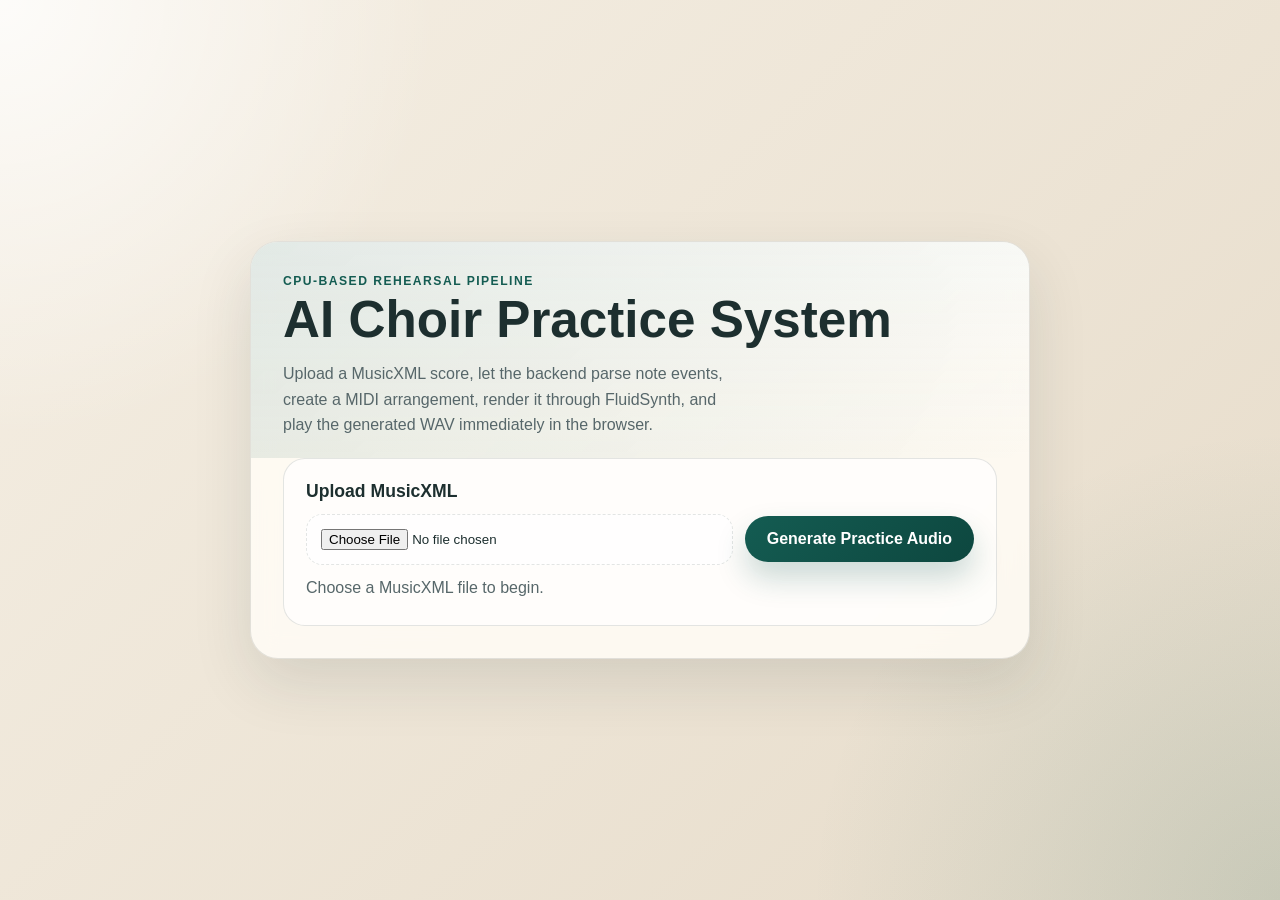
==== frontend/index.html @ 8318d1ba "Initial commit: AI Choir Practice System MVP" ====
<!DOCTYPE html>
<html lang="en">
<head>
    <meta charset="UTF-8" />
    <meta name="viewport" content="width=device-width, initial-scale=1.0" />
    <title>AI Choir Practice System</title>
    <style>
        :root {
            color-scheme: light;
            --bg: #f5efe4;
            --bg-accent: #e6dbc9;
            --card: rgba(255, 252, 245, 0.88);
            --ink: #1d2f2f;
            --muted: #57676a;
            --line: rgba(29, 47, 47, 0.12);
            --primary: #145c52;
            --primary-strong: #0d473f;
            --error: #8f2d1e;
            --shadow: 0 24px 60px rgba(29, 47, 47, 0.12);
        }

        * {
            box-sizing: border-box;
        }

        body {
            margin: 0;
            min-height: 100vh;
            font-family: "Trebuchet MS", "Gill Sans", sans-serif;
            color: var(--ink);
            background:
                radial-gradient(circle at top left, rgba(255, 255, 255, 0.8), transparent 28%),
                radial-gradient(circle at bottom right, rgba(20, 92, 82, 0.14), transparent 30%),
                linear-gradient(135deg, var(--bg), var(--bg-accent));
            display: grid;
            place-items: center;
            padding: 24px;
        }

        .app-shell {
            width: min(780px, 100%);
            background: var(--card);
            border: 1px solid var(--line);
            border-radius: 28px;
            box-shadow: var(--shadow);
            overflow: hidden;
            backdrop-filter: blur(12px);
        }

        .hero {
            padding: 32px 32px 20px;
            background:
                linear-gradient(135deg, rgba(20, 92, 82, 0.12), rgba(255, 255, 255, 0)),
                linear-gradient(180deg, rgba(255, 255, 255, 0.6), rgba(255, 255, 255, 0));
        }

        .eyebrow {
            margin: 0 0 8px;
            text-transform: uppercase;
            letter-spacing: 0.12em;
            font-size: 0.76rem;
            color: var(--primary);
            font-weight: 700;
        }

        h1 {
            margin: 0;
            font-size: clamp(2rem, 4vw, 3.3rem);
            line-height: 0.95;
        }

        .subtitle {
            margin: 16px 0 0;
            max-width: 52ch;
            color: var(--muted);
            line-height: 1.6;
        }

        .content {
            padding: 0 32px 32px;
            display: grid;
            gap: 20px;
        }

        .panel {
            background: rgba(255, 255, 255, 0.68);
            border: 1px solid var(--line);
            border-radius: 22px;
            padding: 22px;
        }

        .panel h2 {
            margin: 0 0 12px;
            font-size: 1.1rem;
        }

        .controls {
            display: grid;
            gap: 14px;
        }

        .upload-row {
            display: flex;
            flex-wrap: wrap;
            gap: 12px;
            align-items: center;
        }

        input[type="file"] {
            flex: 1 1 280px;
            border: 1px dashed var(--line);
            border-radius: 16px;
            padding: 14px;
            background: rgba(255, 255, 255, 0.75);
        }

        button {
            border: 0;
            border-radius: 999px;
            padding: 14px 22px;
            background: linear-gradient(135deg, var(--primary), var(--primary-strong));
            color: white;
            font-size: 1rem;
            font-weight: 700;
            cursor: pointer;
            transition: transform 160ms ease, box-shadow 160ms ease;
            box-shadow: 0 16px 30px rgba(20, 92, 82, 0.22);
        }

        button:hover:not(:disabled) {
            transform: translateY(-1px);
        }

        button:disabled {
            opacity: 0.7;
            cursor: progress;
        }

        .status {
            min-height: 24px;
            margin: 0;
            color: var(--muted);
        }

        .status.error {
            color: var(--error);
        }

        .result {
            display: none;
            gap: 14px;
        }

        .result.visible {
            display: grid;
        }

        audio {
            width: 100%;
        }

        .details {
            display: grid;
            gap: 8px;
            color: var(--muted);
            font-size: 0.95rem;
        }

        code {
            font-family: Consolas, "Courier New", monospace;
            color: var(--primary-strong);
        }

        .summary {
            margin: 0;
            color: var(--muted);
            line-height: 1.6;
        }

        @media (max-width: 640px) {
            .hero,
            .content {
                padding-left: 20px;
                padding-right: 20px;
            }
        }
    </style>
</head>
<body>
    <main class="app-shell">
        <section class="hero">
            <p class="eyebrow">CPU-based rehearsal pipeline</p>
            <h1>AI Choir Practice System</h1>
            <p class="subtitle">
                Upload a MusicXML score, let the backend parse note events, create a MIDI arrangement,
                render it through FluidSynth, and play the generated WAV immediately in the browser.
            </p>
        </section>

        <section class="content">
            <section class="panel">
                <h2>Upload MusicXML</h2>
                <form id="upload-form" class="controls">
                    <div class="upload-row">
                        <input id="music-file" type="file" accept=".musicxml,.xml,.mxl" required />
                        <button id="upload-button" type="submit">Generate Practice Audio</button>
                    </div>
                    <p id="status" class="status">Choose a MusicXML file to begin.</p>
                </form>
            </section>

            <section id="result" class="panel result">
                <h2>Generated Audio</h2>
                <audio id="audio-player" controls preload="metadata"></audio>
                <div class="details">
                    <div>WAV file: <code id="wav-path"></code></div>
                    <div>MIDI file: <code id="midi-path"></code></div>
                    <div id="summary" class="summary"></div>
                </div>
            </section>
        </section>
    </main>

    <script>
        const form = document.getElementById("upload-form");
        const fileInput = document.getElementById("music-file");
        const uploadButton = document.getElementById("upload-button");
        const status = document.getElementById("status");
        const result = document.getElementById("result");
        const audioPlayer = document.getElementById("audio-player");
        const wavPath = document.getElementById("wav-path");
        const midiPath = document.getElementById("midi-path");
        const summary = document.getElementById("summary");

        const setStatus = (message, isError = false) => {
            status.textContent = message;
            status.classList.toggle("error", isError);
        };

        form.addEventListener("submit", async (event) => {
            event.preventDefault();

            const file = fileInput.files?.[0];
            if (!file) {
                setStatus("Please choose a MusicXML file first.", true);
                return;
            }

            uploadButton.disabled = true;
            setStatus("Uploading, parsing, and rendering audio...");
            result.classList.remove("visible");

            const formData = new FormData();
            formData.append("file", file);

            try {
                const response = await fetch("/upload-music", {
                    method: "POST",
                    body: formData,
                });

                const payload = await response.json();
                if (!response.ok) {
                    throw new Error(payload.detail || "Upload failed.");
                }

                const partCount = payload.parsed_score.parts.length;
                const noteCount = payload.parsed_score.parts.reduce((total, part) => {
                    return total + part.notes.filter((note) => !note.is_rest).length;
                }, 0);

                audioPlayer.src = `${payload.audio_url}?t=${Date.now()}`;
                wavPath.textContent = payload.wav_file_path;
                midiPath.textContent = payload.midi_file_path;
                summary.textContent = `Rendered ${noteCount} note events across ${partCount} part${partCount === 1 ? "" : "s"} at ${payload.parsed_score.tempo_bpm} BPM.`;
                result.classList.add("visible");
                setStatus("Audio generated successfully.");
            } catch (error) {
                setStatus(error.message || "Something went wrong while generating audio.", true);
            } finally {
                uploadButton.disabled = false;
            }
        });
    </script>
</body>
</html>
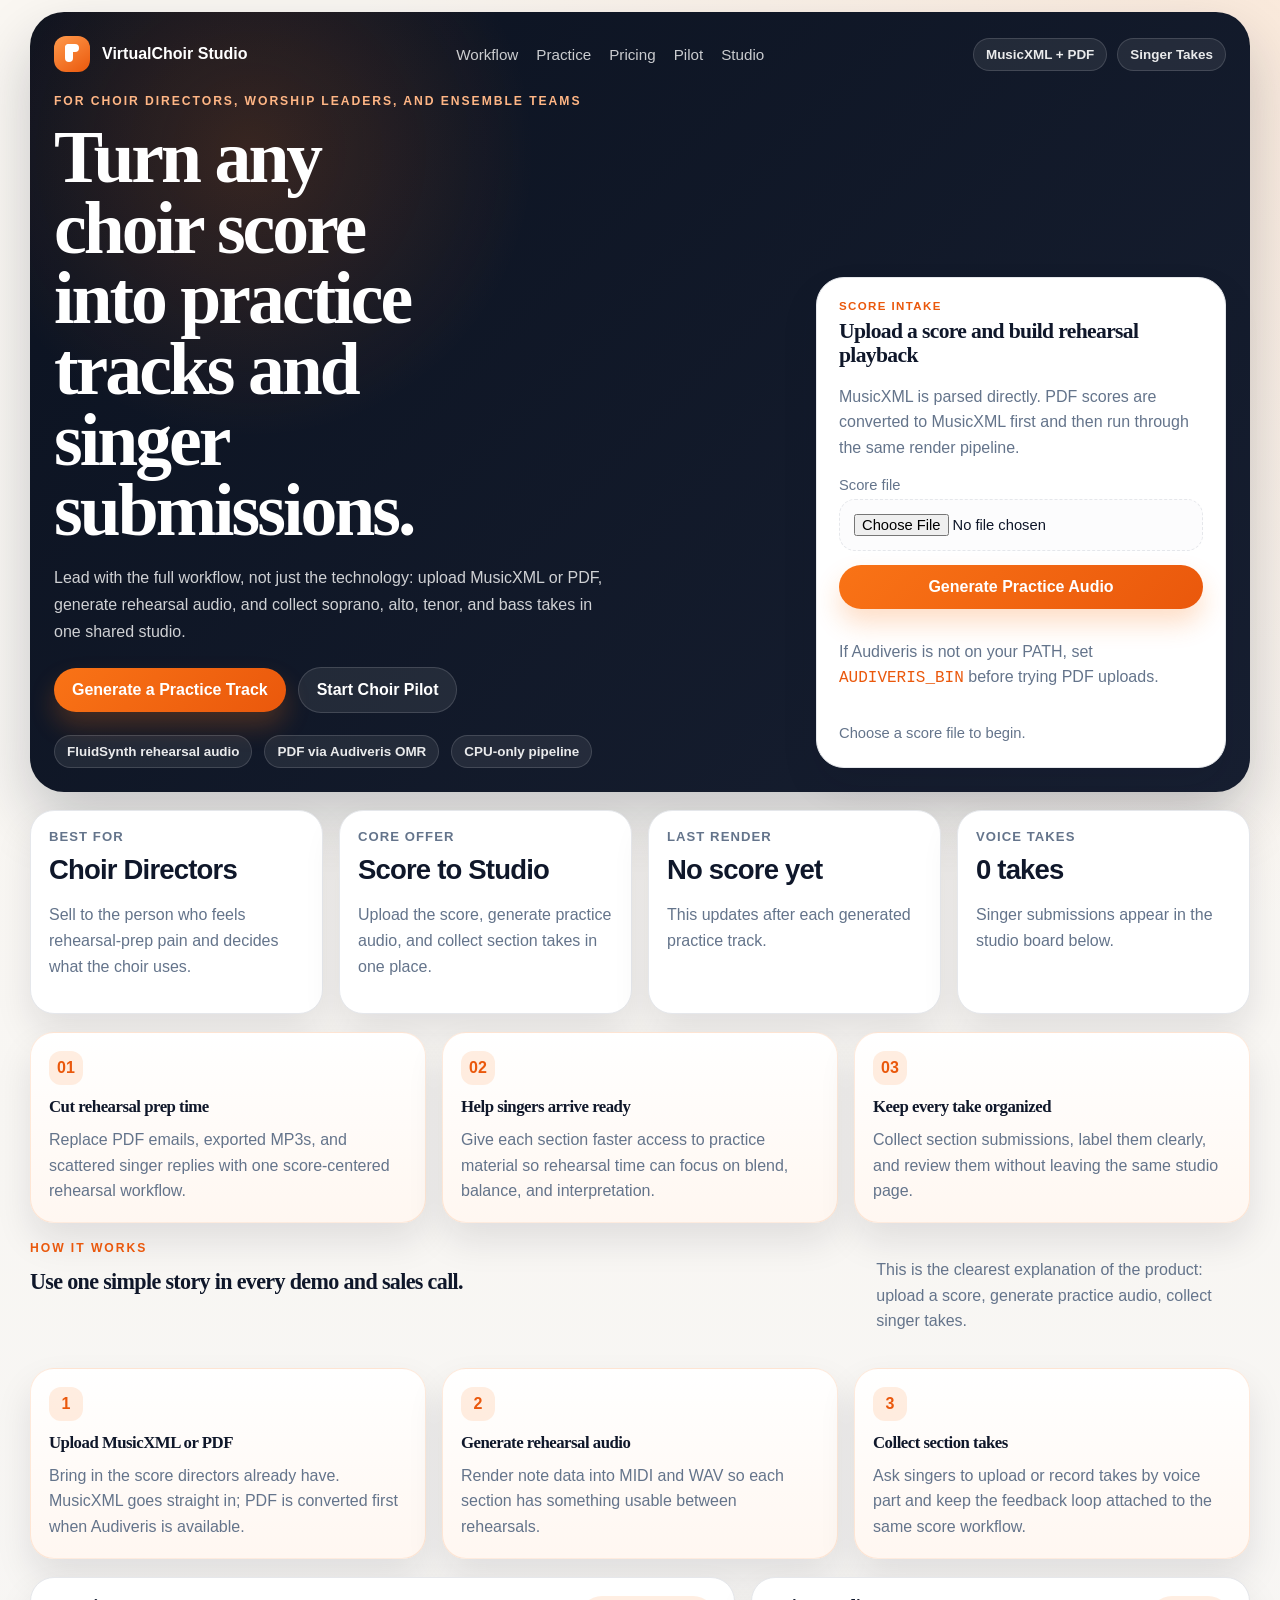
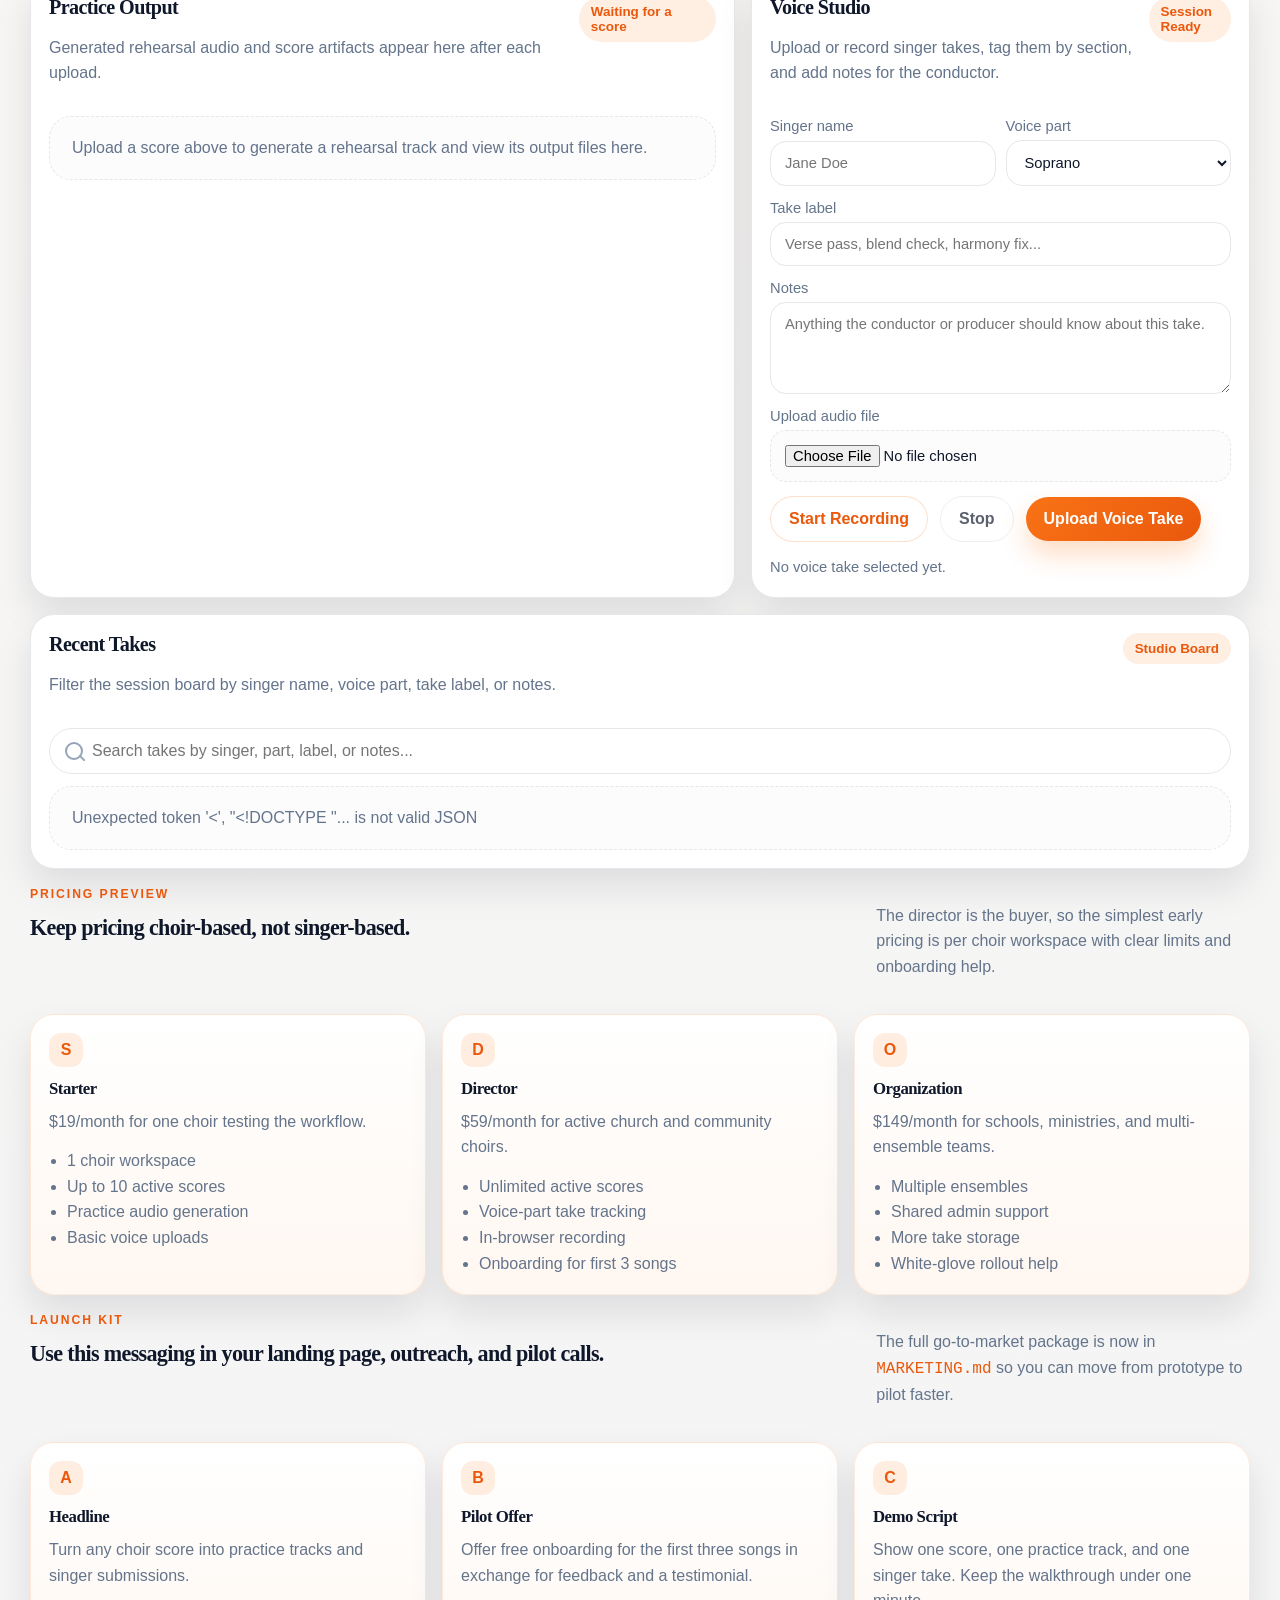
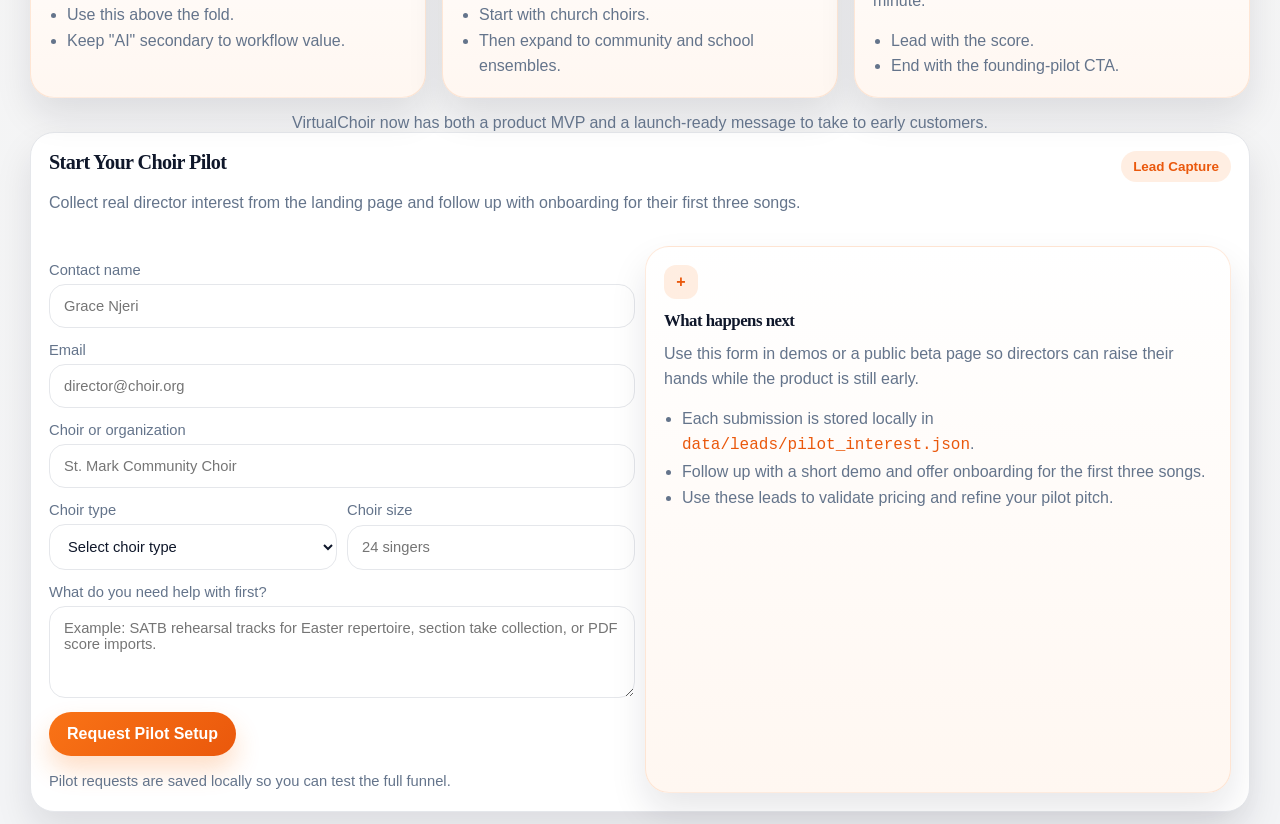
==== commit 0773437f: "Expand virtual choir studio workflow and pilot signup" ====
--- a/frontend/index.html
+++ b/frontend/index.html
@@ -1,286 +1,218 @@
 <!DOCTYPE html>
 <html lang="en">
 <head>
-    <meta charset="UTF-8" />
-    <meta name="viewport" content="width=device-width, initial-scale=1.0" />
-    <title>AI Choir Practice System</title>
-    <style>
-        :root {
-            color-scheme: light;
-            --bg: #f5efe4;
-            --bg-accent: #e6dbc9;
-            --card: rgba(255, 252, 245, 0.88);
-            --ink: #1d2f2f;
-            --muted: #57676a;
-            --line: rgba(29, 47, 47, 0.12);
-            --primary: #145c52;
-            --primary-strong: #0d473f;
-            --error: #8f2d1e;
-            --shadow: 0 24px 60px rgba(29, 47, 47, 0.12);
-        }
-
-        * {
-            box-sizing: border-box;
-        }
-
-        body {
-            margin: 0;
-            min-height: 100vh;
-            font-family: "Trebuchet MS", "Gill Sans", sans-serif;
-            color: var(--ink);
-            background:
-                radial-gradient(circle at top left, rgba(255, 255, 255, 0.8), transparent 28%),
-                radial-gradient(circle at bottom right, rgba(20, 92, 82, 0.14), transparent 30%),
-                linear-gradient(135deg, var(--bg), var(--bg-accent));
-            display: grid;
-            place-items: center;
-            padding: 24px;
-        }
-
-        .app-shell {
-            width: min(780px, 100%);
-            background: var(--card);
-            border: 1px solid var(--line);
-            border-radius: 28px;
-            box-shadow: var(--shadow);
-            overflow: hidden;
-            backdrop-filter: blur(12px);
-        }
-
-        .hero {
-            padding: 32px 32px 20px;
-            background:
-                linear-gradient(135deg, rgba(20, 92, 82, 0.12), rgba(255, 255, 255, 0)),
-                linear-gradient(180deg, rgba(255, 255, 255, 0.6), rgba(255, 255, 255, 0));
-        }
-
-        .eyebrow {
-            margin: 0 0 8px;
-            text-transform: uppercase;
-            letter-spacing: 0.12em;
-            font-size: 0.76rem;
-            color: var(--primary);
-            font-weight: 700;
-        }
-
-        h1 {
-            margin: 0;
-            font-size: clamp(2rem, 4vw, 3.3rem);
-            line-height: 0.95;
-        }
-
-        .subtitle {
-            margin: 16px 0 0;
-            max-width: 52ch;
-            color: var(--muted);
-            line-height: 1.6;
-        }
-
-        .content {
-            padding: 0 32px 32px;
-            display: grid;
-            gap: 20px;
-        }
-
-        .panel {
-            background: rgba(255, 255, 255, 0.68);
-            border: 1px solid var(--line);
-            border-radius: 22px;
-            padding: 22px;
-        }
-
-        .panel h2 {
-            margin: 0 0 12px;
-            font-size: 1.1rem;
-        }
-
-        .controls {
-            display: grid;
-            gap: 14px;
-        }
-
-        .upload-row {
-            display: flex;
-            flex-wrap: wrap;
-            gap: 12px;
-            align-items: center;
-        }
-
-        input[type="file"] {
-            flex: 1 1 280px;
-            border: 1px dashed var(--line);
-            border-radius: 16px;
-            padding: 14px;
-            background: rgba(255, 255, 255, 0.75);
-        }
-
-        button {
-            border: 0;
-            border-radius: 999px;
-            padding: 14px 22px;
-            background: linear-gradient(135deg, var(--primary), var(--primary-strong));
-            color: white;
-            font-size: 1rem;
-            font-weight: 700;
-            cursor: pointer;
-            transition: transform 160ms ease, box-shadow 160ms ease;
-            box-shadow: 0 16px 30px rgba(20, 92, 82, 0.22);
-        }
-
-        button:hover:not(:disabled) {
-            transform: translateY(-1px);
-        }
-
-        button:disabled {
-            opacity: 0.7;
-            cursor: progress;
-        }
-
-        .status {
-            min-height: 24px;
-            margin: 0;
-            color: var(--muted);
-        }
-
-        .status.error {
-            color: var(--error);
-        }
-
-        .result {
-            display: none;
-            gap: 14px;
-        }
-
-        .result.visible {
-            display: grid;
-        }
-
-        audio {
-            width: 100%;
-        }
-
-        .details {
-            display: grid;
-            gap: 8px;
-            color: var(--muted);
-            font-size: 0.95rem;
-        }
-
-        code {
-            font-family: Consolas, "Courier New", monospace;
-            color: var(--primary-strong);
-        }
-
-        .summary {
-            margin: 0;
-            color: var(--muted);
-            line-height: 1.6;
-        }
-
-        @media (max-width: 640px) {
-            .hero,
-            .content {
-                padding-left: 20px;
-                padding-right: 20px;
-            }
-        }
-    </style>
+  <meta charset="UTF-8" />
+  <meta name="viewport" content="width=device-width, initial-scale=1.0" />
+  <title>Virtual Choir Studio</title>
+  <style>
+    :root{--bg:#f3f4f6;--card:#fff;--line:#e5e7eb;--text:#0f172a;--muted:#64748b;--dark:#0b1220;--dark2:#171f31;--accent:#f97316;--accent2:#ea580c;--accentSoft:rgba(249,115,22,.12);--warn:#a16207;--error:#b42318;--shadow:0 18px 36px rgba(15,23,42,.10);--heroShadow:0 28px 60px rgba(15,23,42,.22)}
+    *{box-sizing:border-box} html{scroll-behavior:smooth} body{margin:0;min-height:100vh;font-family:"Avenir Next","Trebuchet MS","Segoe UI",Arial,sans-serif;color:var(--text);background:radial-gradient(circle at top right,rgba(249,115,22,.10),transparent 22%),linear-gradient(180deg,#faf7f2,var(--bg))}
+    a{text-decoration:none;color:inherit} code{font-family:Consolas,"Courier New",monospace;color:var(--accent2);word-break:break-word}
+    h1,h2,h3{font-family:"Palatino Linotype",Georgia,serif;letter-spacing:-.03em}
+    .page{width:min(1220px,calc(100% - 24px));margin:12px auto}
+    .hero{background:radial-gradient(circle at 18% 18%,rgba(249,115,22,.18),transparent 24%),linear-gradient(135deg,var(--dark),var(--dark2));color:#fff;border-radius:34px;padding:24px;box-shadow:var(--heroShadow)}
+    .topbar,.heroGrid,.stats,.cards,.main{display:grid;gap:16px}
+    .topbar{grid-template-columns:auto 1fr auto;align-items:center}
+    .brand{display:flex;align-items:center;gap:12px;font-weight:800}.mark{width:36px;height:36px;border-radius:12px;background:linear-gradient(145deg,#ff9a4c,var(--accent2));position:relative}.mark:before,.mark:after{content:"";position:absolute;background:#fff;border-radius:999px}.mark:before{width:8px;height:18px;left:11px;top:8px}.mark:after{width:14px;height:8px;left:11px;top:8px}
+    .nav{display:flex;gap:18px;justify-self:center;color:rgba(255,255,255,.78);font-size:.95rem}.nav a:hover{color:#fff}
+    .pills{display:flex;gap:10px;flex-wrap:wrap;justify-self:end}.pill,.badge{display:inline-flex;align-items:center;padding:8px 12px;border-radius:999px;font-size:.84rem;font-weight:700}
+    .pill{border:1px solid rgba(255,255,255,.14);background:rgba(255,255,255,.08);color:rgba(255,255,255,.9)}
+    .heroGrid{grid-template-columns:minmax(0,1.15fr) minmax(320px,410px);align-items:end;margin-top:22px}
+    .eyebrow{margin:0 0 14px;text-transform:uppercase;letter-spacing:.16em;font-size:.76rem;font-weight:800;color:#ffb685}
+    h1{margin:0;max-width:10ch;font-size:clamp(2.6rem,6vw,4.6rem);line-height:.96;letter-spacing:-.04em}.heroText{margin:18px 0 0;max-width:62ch;color:rgba(255,255,255,.80);line-height:1.7}
+    .heroActions,.heroChips,.row,.toolbar{display:flex;gap:12px;flex-wrap:wrap;align-items:center}.heroActions,.heroChips{margin-top:22px}
+    .btn,button{border:0;border-radius:999px;padding:13px 18px;font:inherit;font-weight:800;cursor:pointer;transition:transform .15s ease,opacity .15s ease}.btn:hover,button:hover:not(:disabled){transform:translateY(-1px)}
+    .btnPrimary,button{background:linear-gradient(135deg,var(--accent),var(--accent2));color:#fff;box-shadow:0 14px 26px rgba(249,115,22,.24)} .btnGhost{background:rgba(255,255,255,.08);border:1px solid rgba(255,255,255,.14);color:#fff}
+    .heroCard,.surface,.stat,.mini{background:var(--card);border:1px solid var(--line);box-shadow:var(--shadow)}
+    .heroCard{color:var(--text);border-radius:28px;padding:22px}.kicker{margin:0 0 8px;color:var(--accent2);text-transform:uppercase;letter-spacing:.12em;font-size:.72rem;font-weight:800}.cardTitle{margin:0;font-size:1.35rem;line-height:1.1}.cardText,.copy,.summary,.takeMeta,.hint,.status{color:var(--muted);line-height:1.6}
+    .stack{display:grid;gap:14px;margin-top:16px}.field{display:grid;gap:6px;font-size:.92rem;color:var(--muted)}
+    input,select,textarea{width:100%;border:1px solid var(--line);border-radius:16px;padding:13px 14px;background:#fff;color:var(--text);font:inherit} input[type=file]{border-style:dashed;background:#fcfcfd;padding:14px} textarea{min-height:92px;resize:vertical}
+    button.secondary{background:#fff;color:var(--accent2);border:1px solid rgba(249,115,22,.22);box-shadow:none} button.ghost{background:transparent;color:var(--text);border:1px solid var(--line);box-shadow:none} button:disabled{opacity:.68;cursor:progress;transform:none}
+    .status{min-height:22px;margin:0;font-size:.92rem}.status.error{color:var(--error)}
+    .stats{grid-template-columns:repeat(4,minmax(0,1fr));margin-top:18px}.stat,.mini,.surface{border-radius:24px;padding:18px}.statLabel{margin:0;color:var(--muted);text-transform:uppercase;letter-spacing:.08em;font-size:.82rem;font-weight:800}.statValue{margin:10px 0 0;font-size:1.72rem;font-weight:800;letter-spacing:-.03em}
+    .section{margin-top:18px}.sectionHead{display:flex;justify-content:space-between;gap:14px;align-items:flex-start;margin:0 0 12px}.sectionHead h2{margin:0;font-size:1.38rem}.sectionHead .copy{max-width:42ch}
+    .cards{grid-template-columns:repeat(3,minmax(0,1fr));margin-top:18px}.mini{background:linear-gradient(180deg,#fff,#fff7f1);border-color:rgba(249,115,22,.14)} .miniNum{display:inline-flex;align-items:center;justify-content:center;width:34px;height:34px;border-radius:12px;background:var(--accentSoft);color:var(--accent2);font-weight:800;margin-bottom:12px}.mini h3{margin:0;font-size:1.05rem}.mini p{margin:10px 0 0;color:var(--muted);line-height:1.6}.planList,.kitList{margin:14px 0 0;padding-left:18px;color:var(--muted);line-height:1.6}.footerNote{margin:16px 0 0;color:var(--muted);text-align:center}
+    .main{grid-template-columns:repeat(12,minmax(0,1fr));margin-top:18px}.span7{grid-column:span 7}.span5{grid-column:span 5}.span12{grid-column:span 12}
+    .surfaceHead{display:flex;justify-content:space-between;gap:14px;align-items:flex-start;margin-bottom:14px}.surface h2{margin:0;font-size:1.26rem}.badge{background:var(--accentSoft);color:var(--accent2)}
+    .audioShell{background:#101826;color:#fff;border-radius:22px;padding:18px;margin-bottom:16px} audio{width:100%} .details,.twoCol,.takes{display:grid;gap:10px}.twoCol{grid-template-columns:repeat(2,minmax(0,1fr))}.details{margin-top:8px}.warningList{margin:14px 0 0;padding-left:18px;color:var(--warn)} .result[hidden]{display:none}
+    .search{position:relative;flex:1 1 280px}.search input{padding-left:42px;border-radius:999px}.search:before{content:"";position:absolute;left:16px;top:50%;width:14px;height:14px;border:2px solid #94a3b8;border-radius:50%;transform:translateY(-50%)} .search:after{content:"";position:absolute;left:29px;top:calc(50% + 6px);width:8px;height:2px;background:#94a3b8;transform:rotate(45deg);border-radius:999px}
+    .takes{grid-template-columns:repeat(2,minmax(0,1fr));margin-top:12px}.take{border:1px solid var(--line);border-radius:22px;padding:16px;background:linear-gradient(180deg,#fff,#fafaf9);display:grid;gap:10px}.takeTop{display:flex;justify-content:space-between;gap:10px}.take h3{margin:0;font-size:1rem}.empty{border:1px dashed var(--line);border-radius:22px;padding:22px;background:#fcfcfd;color:var(--muted)}
+    @media (max-width:1060px){.heroGrid,.stats,.cards,.main{grid-template-columns:1fr}.topbar{grid-template-columns:1fr}.nav,.pills{justify-self:start}.span7,.span5,.span12{grid-column:span 1}.cards{grid-template-columns:1fr}.stats{grid-template-columns:repeat(2,minmax(0,1fr))}.sectionHead{display:grid}}
+    @media (max-width:760px){.page{width:min(100% - 12px,100%);margin:6px auto}.hero{padding:18px;border-radius:28px}.stats,.twoCol,.takes{grid-template-columns:1fr}h1{max-width:none}}
+  </style>
 </head>
 <body>
-    <main class="app-shell">
-        <section class="hero">
-            <p class="eyebrow">CPU-based rehearsal pipeline</p>
-            <h1>AI Choir Practice System</h1>
-            <p class="subtitle">
-                Upload a MusicXML score, let the backend parse note events, create a MIDI arrangement,
-                render it through FluidSynth, and play the generated WAV immediately in the browser.
-            </p>
-        </section>
-
-        <section class="content">
-            <section class="panel">
-                <h2>Upload MusicXML</h2>
-                <form id="upload-form" class="controls">
-                    <div class="upload-row">
-                        <input id="music-file" type="file" accept=".musicxml,.xml,.mxl" required />
-                        <button id="upload-button" type="submit">Generate Practice Audio</button>
-                    </div>
-                    <p id="status" class="status">Choose a MusicXML file to begin.</p>
-                </form>
-            </section>
-
-            <section id="result" class="panel result">
-                <h2>Generated Audio</h2>
-                <audio id="audio-player" controls preload="metadata"></audio>
-                <div class="details">
-                    <div>WAV file: <code id="wav-path"></code></div>
-                    <div>MIDI file: <code id="midi-path"></code></div>
-                    <div id="summary" class="summary"></div>
-                </div>
-            </section>
-        </section>
+  <div class="page">
+    <section class="hero">
+      <div class="topbar">
+        <div class="brand"><span class="mark" aria-hidden="true"></span><span>VirtualChoir Studio</span></div>
+        <nav class="nav"><a href="#workflow">Workflow</a><a href="#practice-panel">Practice</a><a href="#pricing">Pricing</a><a href="#pilot-panel">Pilot</a><a href="#takes-panel">Studio</a></nav>
+        <div class="pills"><span class="pill">MusicXML + PDF</span><span class="pill">Singer Takes</span></div>
+      </div>
+      <div class="heroGrid">
+        <div>
+          <p class="eyebrow">For Choir Directors, Worship Leaders, and Ensemble Teams</p>
+          <h1>Turn any choir score into practice tracks and singer submissions.</h1>
+          <p class="heroText">Lead with the full workflow, not just the technology: upload MusicXML or PDF, generate rehearsal audio, and collect soprano, alto, tenor, and bass takes in one shared studio.</p>
+          <div class="heroActions"><a class="btn btnPrimary" href="#score-panel">Generate a Practice Track</a><a class="btn btnGhost" href="#pilot-panel">Start Choir Pilot</a></div>
+          <div class="heroChips"><span class="pill">FluidSynth rehearsal audio</span><span class="pill">PDF via Audiveris OMR</span><span class="pill">CPU-only pipeline</span></div>
+        </div>
+        <aside class="heroCard" id="score-panel">
+          <p class="kicker">Score Intake</p>
+          <h2 class="cardTitle">Upload a score and build rehearsal playback</h2>
+          <p class="cardText">MusicXML is parsed directly. PDF scores are converted to MusicXML first and then run through the same render pipeline.</p>
+          <form id="score-form" class="stack">
+            <label class="field">Score file<input id="score-file" type="file" accept=".musicxml,.xml,.mxl,.pdf" required /></label>
+            <button id="score-submit" type="submit">Generate Practice Audio</button>
+            <p class="hint">If Audiveris is not on your PATH, set <code>AUDIVERIS_BIN</code> before trying PDF uploads.</p>
+            <p id="score-status" class="status">Choose a score file to begin.</p>
+          </form>
+        </aside>
+      </div>
+    </section>
+
+    <section class="stats">
+      <article class="stat"><p class="statLabel">Best For</p><p class="statValue">Choir Directors</p><p class="copy">Sell to the person who feels rehearsal-prep pain and decides what the choir uses.</p></article>
+      <article class="stat"><p class="statLabel">Core Offer</p><p class="statValue">Score to Studio</p><p class="copy">Upload the score, generate practice audio, and collect section takes in one place.</p></article>
+      <article class="stat"><p class="statLabel">Last Render</p><p id="stat-note-count" class="statValue">No score yet</p><p class="copy">This updates after each generated practice track.</p></article>
+      <article class="stat"><p class="statLabel">Voice Takes</p><p id="stat-take-count" class="statValue">0 takes</p><p class="copy">Singer submissions appear in the studio board below.</p></article>
+    </section>
+
+    <section class="cards">
+      <article class="mini"><div class="miniNum">01</div><h3>Cut rehearsal prep time</h3><p>Replace PDF emails, exported MP3s, and scattered singer replies with one score-centered rehearsal workflow.</p></article>
+      <article class="mini"><div class="miniNum">02</div><h3>Help singers arrive ready</h3><p>Give each section faster access to practice material so rehearsal time can focus on blend, balance, and interpretation.</p></article>
+      <article class="mini"><div class="miniNum">03</div><h3>Keep every take organized</h3><p>Collect section submissions, label them clearly, and review them without leaving the same studio page.</p></article>
+    </section>
+
+    <section class="section" id="workflow">
+      <div class="sectionHead">
+        <div><p class="eyebrow" style="color:var(--accent2)">How It Works</p><h2>Use one simple story in every demo and sales call.</h2></div>
+        <p class="copy">This is the clearest explanation of the product: upload a score, generate practice audio, collect singer takes.</p>
+      </div>
+      <section class="cards">
+        <article class="mini"><div class="miniNum">1</div><h3>Upload MusicXML or PDF</h3><p>Bring in the score directors already have. MusicXML goes straight in; PDF is converted first when Audiveris is available.</p></article>
+        <article class="mini"><div class="miniNum">2</div><h3>Generate rehearsal audio</h3><p>Render note data into MIDI and WAV so each section has something usable between rehearsals.</p></article>
+        <article class="mini"><div class="miniNum">3</div><h3>Collect section takes</h3><p>Ask singers to upload or record takes by voice part and keep the feedback loop attached to the same score workflow.</p></article>
+      </section>
+    </section>
+
+    <main class="main">
+      <section class="surface span7" id="practice-panel">
+        <div class="surfaceHead"><div><h2>Practice Output</h2><p class="copy">Generated rehearsal audio and score artifacts appear here after each upload.</p></div><span id="score-source" class="badge">Waiting for a score</span></div>
+        <div id="score-result" class="result" hidden>
+          <div class="audioShell"><audio id="practice-audio" controls preload="metadata"></audio></div>
+          <div class="details">
+            <div>Source file: <code id="source-file-path"></code></div>
+            <div>Parse source: <code id="parse-file-path"></code></div>
+            <div id="converted-row" hidden>Converted MusicXML: <code id="converted-file-path"></code></div>
+            <div>MIDI file: <code id="midi-file-path"></code></div>
+            <div>WAV file: <code id="wav-file-path"></code></div>
+            <div id="score-summary" class="summary"></div>
+          </div>
+          <ul id="score-warnings" class="warningList"></ul>
+        </div>
+        <div id="score-empty" class="empty">Upload a score above to generate a rehearsal track and view its output files here.</div>
+      </section>
+
+      <section class="surface span5" id="voice-panel">
+        <div class="surfaceHead"><div><h2>Voice Studio</h2><p class="copy">Upload or record singer takes, tag them by section, and add notes for the conductor.</p></div><span class="badge">Session Ready</span></div>
+        <form id="voice-form" class="stack">
+          <div class="twoCol">
+            <label class="field">Singer name<input id="singer-name" type="text" placeholder="Jane Doe" required /></label>
+            <label class="field">Voice part<select id="voice-part" required><option value="Soprano">Soprano</option><option value="Alto">Alto</option><option value="Tenor">Tenor</option><option value="Bass">Bass</option><option value="Other">Other</option></select></label>
+          </div>
+          <label class="field">Take label<input id="take-label" type="text" placeholder="Verse pass, blend check, harmony fix..." /></label>
+          <label class="field">Notes<textarea id="voice-notes" placeholder="Anything the conductor or producer should know about this take."></textarea></label>
+          <label class="field">Upload audio file<input id="voice-file" type="file" accept="audio/*" /></label>
+          <div class="row"><button id="record-button" class="secondary" type="button">Start Recording</button><button id="stop-button" class="ghost" type="button" disabled>Stop</button><button id="voice-submit" type="submit">Upload Voice Take</button></div>
+          <audio id="voice-preview" controls preload="metadata" hidden></audio>
+          <p id="voice-status" class="status">No voice take selected yet.</p>
+        </form>
+      </section>
+
+      <section class="surface span12" id="takes-panel">
+        <div class="surfaceHead"><div><h2>Recent Takes</h2><p class="copy">Filter the session board by singer name, voice part, take label, or notes.</p></div><span class="badge">Studio Board</span></div>
+        <div class="toolbar"><div class="search"><input id="takes-filter" type="search" placeholder="Search takes by singer, part, label, or notes..." /></div></div>
+        <div id="takes-list" class="takes"></div>
+        <div id="takes-empty" class="empty">No voice takes uploaded yet.</div>
+      </section>
     </main>
 
-    <script>
-        const form = document.getElementById("upload-form");
-        const fileInput = document.getElementById("music-file");
-        const uploadButton = document.getElementById("upload-button");
-        const status = document.getElementById("status");
-        const result = document.getElementById("result");
-        const audioPlayer = document.getElementById("audio-player");
-        const wavPath = document.getElementById("wav-path");
-        const midiPath = document.getElementById("midi-path");
-        const summary = document.getElementById("summary");
-
-        const setStatus = (message, isError = false) => {
-            status.textContent = message;
-            status.classList.toggle("error", isError);
-        };
-
-        form.addEventListener("submit", async (event) => {
-            event.preventDefault();
-
-            const file = fileInput.files?.[0];
-            if (!file) {
-                setStatus("Please choose a MusicXML file first.", true);
-                return;
-            }
-
-            uploadButton.disabled = true;
-            setStatus("Uploading, parsing, and rendering audio...");
-            result.classList.remove("visible");
-
-            const formData = new FormData();
-            formData.append("file", file);
-
-            try {
-                const response = await fetch("/upload-music", {
-                    method: "POST",
-                    body: formData,
-                });
-
-                const payload = await response.json();
-                if (!response.ok) {
-                    throw new Error(payload.detail || "Upload failed.");
-                }
-
-                const partCount = payload.parsed_score.parts.length;
-                const noteCount = payload.parsed_score.parts.reduce((total, part) => {
-                    return total + part.notes.filter((note) => !note.is_rest).length;
-                }, 0);
-
-                audioPlayer.src = `${payload.audio_url}?t=${Date.now()}`;
-                wavPath.textContent = payload.wav_file_path;
-                midiPath.textContent = payload.midi_file_path;
-                summary.textContent = `Rendered ${noteCount} note events across ${partCount} part${partCount === 1 ? "" : "s"} at ${payload.parsed_score.tempo_bpm} BPM.`;
-                result.classList.add("visible");
-                setStatus("Audio generated successfully.");
-            } catch (error) {
-                setStatus(error.message || "Something went wrong while generating audio.", true);
-            } finally {
-                uploadButton.disabled = false;
-            }
-        });
-    </script>
+    <section class="section" id="pricing">
+      <div class="sectionHead">
+        <div><p class="eyebrow" style="color:var(--accent2)">Pricing Preview</p><h2>Keep pricing choir-based, not singer-based.</h2></div>
+        <p class="copy">The director is the buyer, so the simplest early pricing is per choir workspace with clear limits and onboarding help.</p>
+      </div>
+      <section class="cards">
+        <article class="mini"><div class="miniNum">S</div><h3>Starter</h3><p>$19/month for one choir testing the workflow.</p><ul class="planList"><li>1 choir workspace</li><li>Up to 10 active scores</li><li>Practice audio generation</li><li>Basic voice uploads</li></ul></article>
+        <article class="mini"><div class="miniNum">D</div><h3>Director</h3><p>$59/month for active church and community choirs.</p><ul class="planList"><li>Unlimited active scores</li><li>Voice-part take tracking</li><li>In-browser recording</li><li>Onboarding for first 3 songs</li></ul></article>
+        <article class="mini"><div class="miniNum">O</div><h3>Organization</h3><p>$149/month for schools, ministries, and multi-ensemble teams.</p><ul class="planList"><li>Multiple ensembles</li><li>Shared admin support</li><li>More take storage</li><li>White-glove rollout help</li></ul></article>
+      </section>
+    </section>
+
+    <section class="section" id="launch-kit">
+      <div class="sectionHead">
+        <div><p class="eyebrow" style="color:var(--accent2)">Launch Kit</p><h2>Use this messaging in your landing page, outreach, and pilot calls.</h2></div>
+        <p class="copy">The full go-to-market package is now in <code>MARKETING.md</code> so you can move from prototype to pilot faster.</p>
+      </div>
+      <section class="cards">
+        <article class="mini"><div class="miniNum">A</div><h3>Headline</h3><p>Turn any choir score into practice tracks and singer submissions.</p><ul class="kitList"><li>Use this above the fold.</li><li>Keep "AI" secondary to workflow value.</li></ul></article>
+        <article class="mini"><div class="miniNum">B</div><h3>Pilot Offer</h3><p>Offer free onboarding for the first three songs in exchange for feedback and a testimonial.</p><ul class="kitList"><li>Start with church choirs.</li><li>Then expand to community and school ensembles.</li></ul></article>
+        <article class="mini"><div class="miniNum">C</div><h3>Demo Script</h3><p>Show one score, one practice track, and one singer take. Keep the walkthrough under one minute.</p><ul class="kitList"><li>Lead with the score.</li><li>End with the founding-pilot CTA.</li></ul></article>
+      </section>
+      <p class="footerNote">VirtualChoir now has both a product MVP and a launch-ready message to take to early customers.</p>
+    </section>
+
+    <section class="surface" id="pilot-panel">
+      <div class="surfaceHead">
+        <div><h2>Start Your Choir Pilot</h2><p class="copy">Collect real director interest from the landing page and follow up with onboarding for their first three songs.</p></div>
+        <span class="badge">Lead Capture</span>
+      </div>
+      <div class="twoCol">
+        <form id="pilot-form" class="stack">
+          <label class="field">Contact name<input id="pilot-name" type="text" placeholder="Grace Njeri" required /></label>
+          <label class="field">Email<input id="pilot-email" type="email" placeholder="director@choir.org" required /></label>
+          <label class="field">Choir or organization<input id="pilot-organization" type="text" placeholder="St. Mark Community Choir" required /></label>
+          <div class="twoCol">
+            <label class="field">Choir type<select id="pilot-type"><option value="">Select choir type</option><option value="Church choir">Church choir</option><option value="Community choir">Community choir</option><option value="School ensemble">School ensemble</option><option value="Worship team">Worship team</option><option value="Other">Other</option></select></label>
+            <label class="field">Choir size<input id="pilot-size" type="text" placeholder="24 singers" /></label>
+          </div>
+          <label class="field">What do you need help with first?<textarea id="pilot-notes" placeholder="Example: SATB rehearsal tracks for Easter repertoire, section take collection, or PDF score imports."></textarea></label>
+          <div class="row"><button id="pilot-submit" type="submit">Request Pilot Setup</button></div>
+          <p id="pilot-status" class="status">Pilot requests are saved locally so you can test the full funnel.</p>
+        </form>
+        <article class="mini">
+          <div class="miniNum">+</div>
+          <h3>What happens next</h3>
+          <p>Use this form in demos or a public beta page so directors can raise their hands while the product is still early.</p>
+          <ul class="kitList">
+            <li>Each submission is stored locally in <code>data/leads/pilot_interest.json</code>.</li>
+            <li>Follow up with a short demo and offer onboarding for the first three songs.</li>
+            <li>Use these leads to validate pricing and refine your pilot pitch.</li>
+          </ul>
+        </article>
+      </div>
+    </section>
+  </div>
+
+  <script>
+    const scoreForm=document.getElementById("score-form"),scoreFileInput=document.getElementById("score-file"),scoreSubmit=document.getElementById("score-submit"),scoreStatus=document.getElementById("score-status"),scoreResult=document.getElementById("score-result"),scoreEmpty=document.getElementById("score-empty"),scoreSource=document.getElementById("score-source"),practiceAudio=document.getElementById("practice-audio"),sourceFilePath=document.getElementById("source-file-path"),parseFilePath=document.getElementById("parse-file-path"),convertedRow=document.getElementById("converted-row"),convertedFilePath=document.getElementById("converted-file-path"),midiFilePath=document.getElementById("midi-file-path"),wavFilePath=document.getElementById("wav-file-path"),scoreSummary=document.getElementById("score-summary"),scoreWarnings=document.getElementById("score-warnings"),statNoteCount=document.getElementById("stat-note-count"),statTakeCount=document.getElementById("stat-take-count");
+    const voiceForm=document.getElementById("voice-form"),singerNameInput=document.getElementById("singer-name"),voicePartInput=document.getElementById("voice-part"),takeLabelInput=document.getElementById("take-label"),voiceNotesInput=document.getElementById("voice-notes"),voiceFileInput=document.getElementById("voice-file"),recordButton=document.getElementById("record-button"),stopButton=document.getElementById("stop-button"),voiceSubmit=document.getElementById("voice-submit"),voicePreview=document.getElementById("voice-preview"),voiceStatus=document.getElementById("voice-status"),takesList=document.getElementById("takes-list"),takesEmpty=document.getElementById("takes-empty"),takesFilter=document.getElementById("takes-filter");
+    const pilotForm=document.getElementById("pilot-form"),pilotNameInput=document.getElementById("pilot-name"),pilotEmailInput=document.getElementById("pilot-email"),pilotOrganizationInput=document.getElementById("pilot-organization"),pilotTypeInput=document.getElementById("pilot-type"),pilotSizeInput=document.getElementById("pilot-size"),pilotNotesInput=document.getElementById("pilot-notes"),pilotSubmit=document.getElementById("pilot-submit"),pilotStatus=document.getElementById("pilot-status");
+    let mediaRecorder=null,mediaStream=null,recordedChunks=[],recordedBlob=null,takesCache=[];
+    const setStatus=(el,msg,isError=false)=>{el.textContent=msg;el.classList.toggle("error",isError)}; const formatDate=(iso)=>{const d=new Date(iso);return Number.isNaN(d.valueOf())?iso:d.toLocaleString()};
+    const renderWarnings=(warnings)=>{scoreWarnings.innerHTML=""; if(!warnings.length){scoreWarnings.hidden=true; return;} scoreWarnings.hidden=false; warnings.forEach((warning)=>{const li=document.createElement("li"); li.textContent=warning; scoreWarnings.appendChild(li);});};
+    const renderTakes=(filterValue="")=>{const q=filterValue.trim().toLowerCase(); const visible=q?takesCache.filter((take)=>[take.singer_name,take.voice_part,take.take_label||"",take.notes||""].some((v)=>v.toLowerCase().includes(q))):takesCache; takesList.innerHTML=""; statTakeCount.textContent=`${takesCache.length} take${takesCache.length===1?"":"s"}`; takesEmpty.hidden=visible.length>0; takesEmpty.textContent=q?"No takes match your filter.":"No voice takes uploaded yet."; visible.forEach((take)=>{const card=document.createElement("article"); card.className="take"; card.innerHTML=`<div class="takeTop"><div><h3>${take.singer_name} - ${take.voice_part}</h3><div class="takeMeta">${take.take_label||"Untitled take"}</div></div><div class="takeMeta">${formatDate(take.uploaded_at)}</div></div><audio controls preload="metadata" src="${take.audio_url}"></audio><div class="takeMeta">Stored file: <code>${take.stored_file_path}</code></div><div class="takeMeta">${take.notes||"No notes provided."}</div>`; takesList.appendChild(card);});};
+    const loadTakes=async()=>{try{const response=await fetch("/voice-takes"),takes=await response.json(); if(!response.ok) throw new Error("Could not load voice takes."); takesCache=Array.isArray(takes)?takes:[]; renderTakes(takesFilter.value);}catch(error){takesCache=[];takesList.innerHTML="";statTakeCount.textContent="0 takes";takesEmpty.hidden=false;takesEmpty.textContent=error.message||"Could not load voice takes.";}}
+    scoreForm.addEventListener("submit",async(event)=>{event.preventDefault(); const file=scoreFileInput.files?.[0]; if(!file){setStatus(scoreStatus,"Please choose a score file first.",true); return;} scoreSubmit.disabled=true; setStatus(scoreStatus,"Uploading score, preparing notation, and rendering audio..."); const formData=new FormData(); formData.append("file",file); try{const response=await fetch("/upload-score",{method:"POST",body:formData}),payload=await response.json(); if(!response.ok) throw new Error(payload.detail||"Score upload failed."); const partCount=payload.parsed_score.parts.length,noteCount=payload.parsed_score.parts.reduce((t,part)=>t+part.notes.filter((note)=>!note.is_rest).length,0); scoreSource.textContent=payload.source_type==="pdf"?"PDF score via Audiveris":"Direct MusicXML score"; practiceAudio.src=`${payload.audio_url}?t=${Date.now()}`; sourceFilePath.textContent=payload.source_file_path; parseFilePath.textContent=payload.parse_file_path; midiFilePath.textContent=payload.midi_file_path; wavFilePath.textContent=payload.wav_file_path; statNoteCount.textContent=`${noteCount} notes`; if(payload.converted_musicxml_path){convertedRow.hidden=false; convertedFilePath.textContent=payload.converted_musicxml_path;}else{convertedRow.hidden=true; convertedFilePath.textContent="";} scoreSummary.textContent=`Rendered ${noteCount} note events across ${partCount} part${partCount===1?"":"s"} at ${payload.parsed_score.tempo_bpm} BPM.`; renderWarnings(payload.warnings||[]); scoreResult.hidden=false; scoreEmpty.hidden=true; setStatus(scoreStatus,"Practice audio generated successfully.");}catch(error){setStatus(scoreStatus,error.message||"Something went wrong while processing the score.",true);}finally{scoreSubmit.disabled=false;}});
+    const resetRecordedPreview=()=>{recordedBlob=null; if(!voiceFileInput.files?.length){voicePreview.hidden=true; voicePreview.removeAttribute("src");}};
+    voiceFileInput.addEventListener("change",()=>{if(voiceFileInput.files?.[0]){recordedBlob=null; voicePreview.src=URL.createObjectURL(voiceFileInput.files[0]); voicePreview.hidden=false; setStatus(voiceStatus,"Audio file selected and ready to upload.");}else resetRecordedPreview();});
+    if(!navigator.mediaDevices?.getUserMedia||typeof MediaRecorder==="undefined"){recordButton.disabled=true; stopButton.disabled=true; setStatus(voiceStatus,"Browser recording is not available here. You can still upload an audio file.");}
+    recordButton.addEventListener("click",async()=>{try{mediaStream=await navigator.mediaDevices.getUserMedia({audio:true}); recordedChunks=[]; const mimeType=MediaRecorder.isTypeSupported("audio/webm;codecs=opus")?"audio/webm;codecs=opus":"audio/webm"; mediaRecorder=new MediaRecorder(mediaStream,{mimeType}); mediaRecorder.ondataavailable=(event)=>{if(event.data.size>0) recordedChunks.push(event.data);}; mediaRecorder.onstop=()=>{recordedBlob=new Blob(recordedChunks,{type:mediaRecorder.mimeType||"audio/webm"}); voicePreview.src=URL.createObjectURL(recordedBlob); voicePreview.hidden=false; setStatus(voiceStatus,"Recording captured and ready to upload."); mediaStream?.getTracks().forEach((track)=>track.stop()); mediaStream=null;}; mediaRecorder.start(); recordButton.disabled=true; stopButton.disabled=false; setStatus(voiceStatus,"Recording in progress...");}catch(error){setStatus(voiceStatus,error.message||"Microphone access failed.",true);}});
+    stopButton.addEventListener("click",()=>{if(mediaRecorder&&mediaRecorder.state!=="inactive") mediaRecorder.stop(); recordButton.disabled=false; stopButton.disabled=true;});
+    voiceForm.addEventListener("submit",async(event)=>{event.preventDefault(); const singerName=singerNameInput.value.trim(),voicePart=voicePartInput.value.trim(),takeLabel=takeLabelInput.value.trim(),notes=voiceNotesInput.value.trim(),fileFromPicker=voiceFileInput.files?.[0]||null; if(!singerName){setStatus(voiceStatus,"Singer name is required.",true); return;} if(!voicePart){setStatus(voiceStatus,"Voice part is required.",true); return;} if(!fileFromPicker&&!recordedBlob){setStatus(voiceStatus,"Choose an audio file or record a take first.",true); return;} voiceSubmit.disabled=true; setStatus(voiceStatus,"Uploading voice take..."); const formData=new FormData(); formData.append("singer_name",singerName); formData.append("voice_part",voicePart); if(takeLabel) formData.append("take_label",takeLabel); if(notes) formData.append("notes",notes); if(fileFromPicker) formData.append("file",fileFromPicker); else if(recordedBlob) formData.append("file",recordedBlob,`${voicePart.toLowerCase()}-${singerName.toLowerCase().replace(/\s+/g,"-")}.webm`); try{const response=await fetch("/upload-voice",{method:"POST",body:formData}),payload=await response.json(); if(!response.ok) throw new Error(payload.detail||"Voice upload failed."); setStatus(voiceStatus,`Voice take uploaded for ${payload.singer_name}.`); voiceForm.reset(); voicePreview.hidden=true; voicePreview.removeAttribute("src"); recordedBlob=null; await loadTakes();}catch(error){setStatus(voiceStatus,error.message||"Something went wrong while uploading the voice take.",true);}finally{voiceSubmit.disabled=false; recordButton.disabled=!navigator.mediaDevices?.getUserMedia||typeof MediaRecorder==="undefined"; stopButton.disabled=true;}});
+    pilotForm.addEventListener("submit",async(event)=>{event.preventDefault(); const payload={contact_name:pilotNameInput.value.trim(),email:pilotEmailInput.value.trim(),organization:pilotOrganizationInput.value.trim(),choir_type:pilotTypeInput.value.trim()||null,choir_size:pilotSizeInput.value.trim()||null,notes:pilotNotesInput.value.trim()||null}; if(!payload.contact_name){setStatus(pilotStatus,"Contact name is required.",true); return;} if(!payload.email){setStatus(pilotStatus,"Email is required.",true); return;} if(!payload.organization){setStatus(pilotStatus,"Choir or organization name is required.",true); return;} pilotSubmit.disabled=true; setStatus(pilotStatus,"Saving pilot request..."); try{const response=await fetch("/pilot-interest",{method:"POST",headers:{"Content-Type":"application/json"},body:JSON.stringify(payload)}),lead=await response.json(); if(!response.ok) throw new Error(lead.detail||"Pilot request failed."); pilotForm.reset(); setStatus(pilotStatus,`Pilot request saved for ${lead.organization}. Lead ID: ${lead.id}.`);}catch(error){setStatus(pilotStatus,error.message||"Something went wrong while saving the pilot request.",true);}finally{pilotSubmit.disabled=false;}});
+    takesFilter.addEventListener("input",()=>renderTakes(takesFilter.value)); renderWarnings([]); loadTakes();
+  </script>
 </body>
 </html>
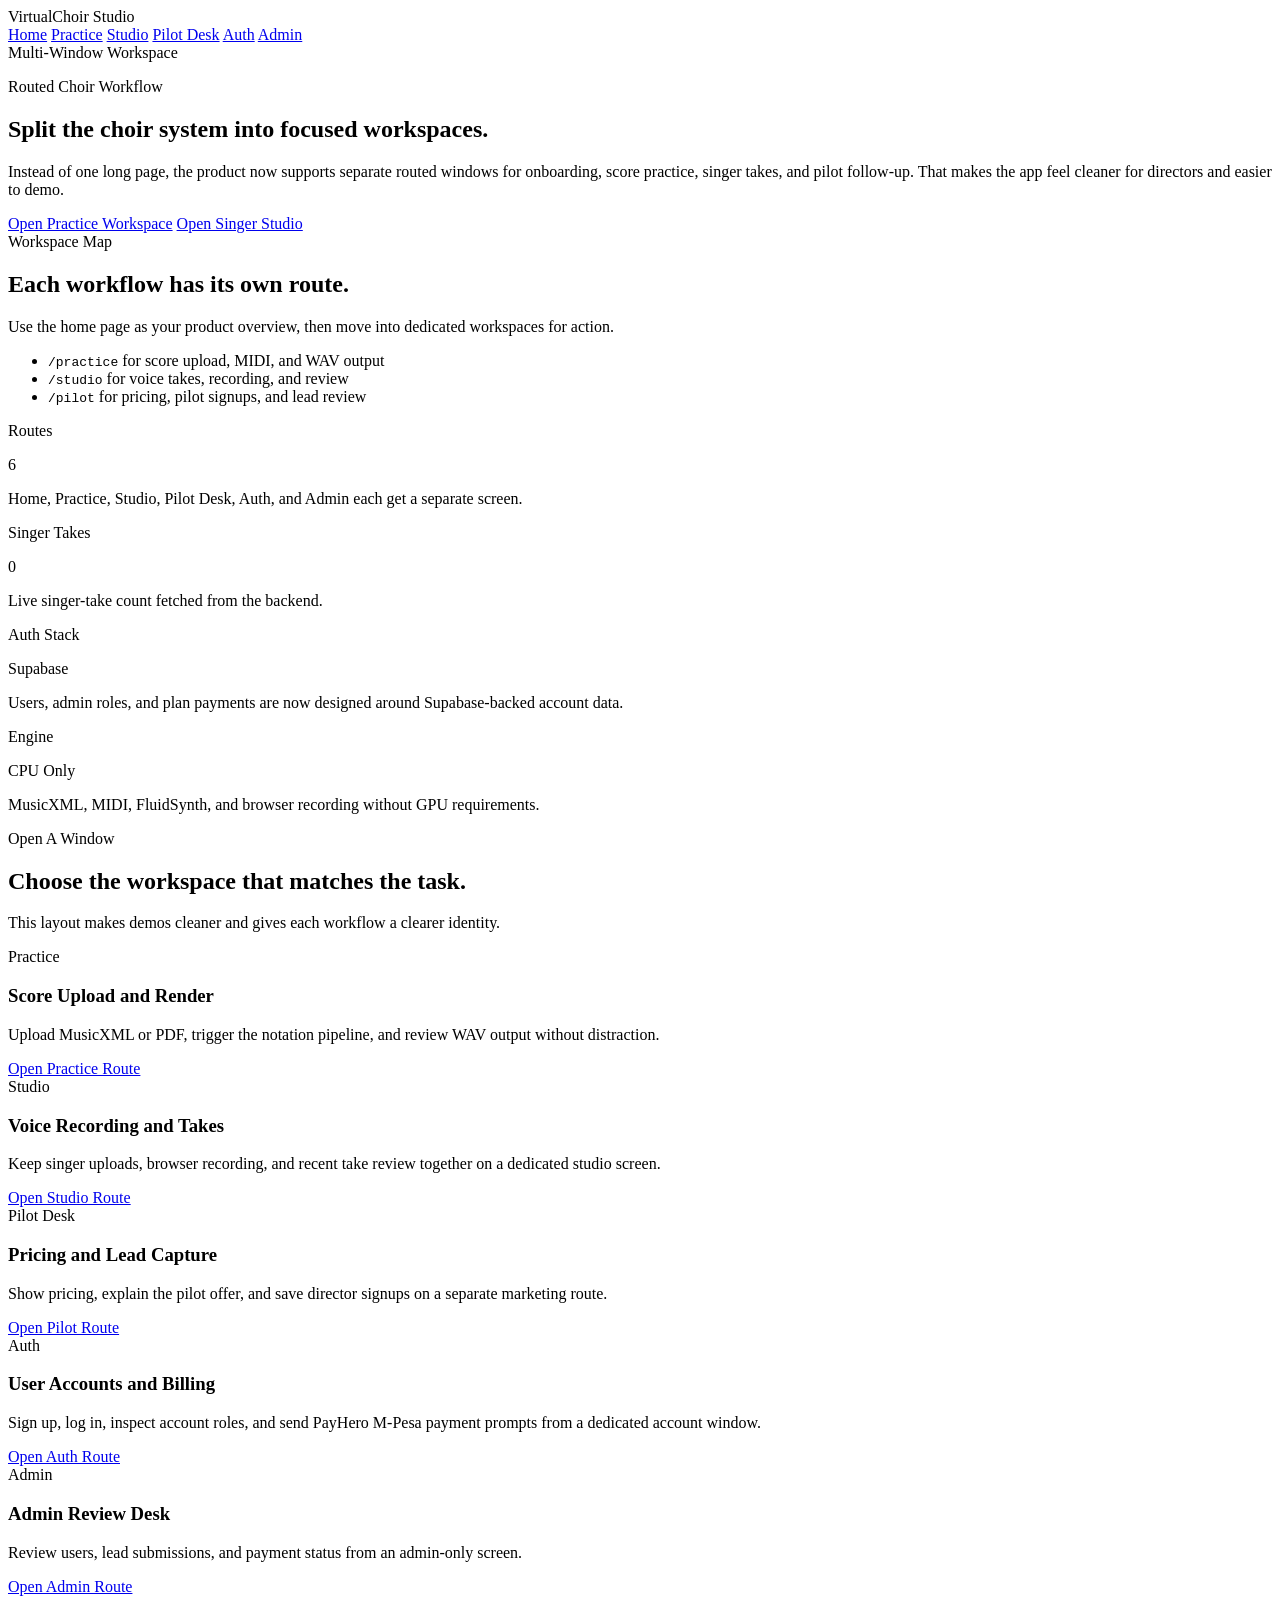
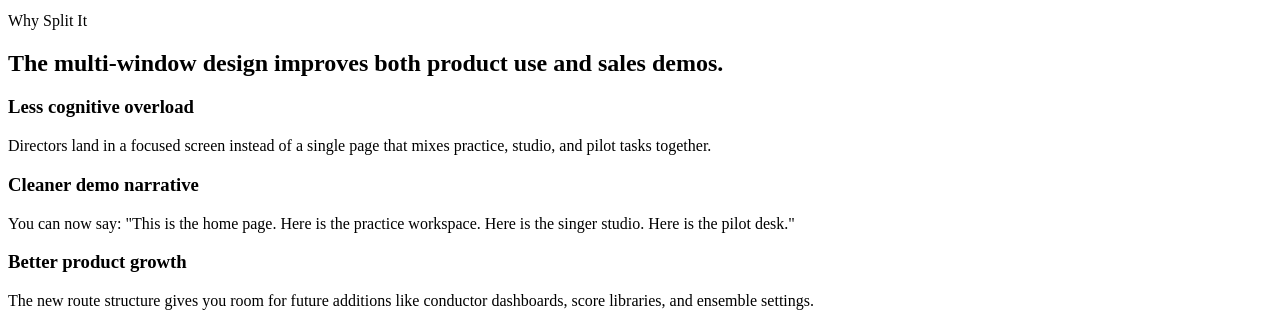
==== commit d439a9f0: "Add authentication, billing, frontend, and schema features" ====
--- a/frontend/index.html
+++ b/frontend/index.html
@@ -3,216 +3,154 @@
 <head>
   <meta charset="UTF-8" />
   <meta name="viewport" content="width=device-width, initial-scale=1.0" />
-  <title>Virtual Choir Studio</title>
-  <style>
-    :root{--bg:#f3f4f6;--card:#fff;--line:#e5e7eb;--text:#0f172a;--muted:#64748b;--dark:#0b1220;--dark2:#171f31;--accent:#f97316;--accent2:#ea580c;--accentSoft:rgba(249,115,22,.12);--warn:#a16207;--error:#b42318;--shadow:0 18px 36px rgba(15,23,42,.10);--heroShadow:0 28px 60px rgba(15,23,42,.22)}
-    *{box-sizing:border-box} html{scroll-behavior:smooth} body{margin:0;min-height:100vh;font-family:"Avenir Next","Trebuchet MS","Segoe UI",Arial,sans-serif;color:var(--text);background:radial-gradient(circle at top right,rgba(249,115,22,.10),transparent 22%),linear-gradient(180deg,#faf7f2,var(--bg))}
-    a{text-decoration:none;color:inherit} code{font-family:Consolas,"Courier New",monospace;color:var(--accent2);word-break:break-word}
-    h1,h2,h3{font-family:"Palatino Linotype",Georgia,serif;letter-spacing:-.03em}
-    .page{width:min(1220px,calc(100% - 24px));margin:12px auto}
-    .hero{background:radial-gradient(circle at 18% 18%,rgba(249,115,22,.18),transparent 24%),linear-gradient(135deg,var(--dark),var(--dark2));color:#fff;border-radius:34px;padding:24px;box-shadow:var(--heroShadow)}
-    .topbar,.heroGrid,.stats,.cards,.main{display:grid;gap:16px}
-    .topbar{grid-template-columns:auto 1fr auto;align-items:center}
-    .brand{display:flex;align-items:center;gap:12px;font-weight:800}.mark{width:36px;height:36px;border-radius:12px;background:linear-gradient(145deg,#ff9a4c,var(--accent2));position:relative}.mark:before,.mark:after{content:"";position:absolute;background:#fff;border-radius:999px}.mark:before{width:8px;height:18px;left:11px;top:8px}.mark:after{width:14px;height:8px;left:11px;top:8px}
-    .nav{display:flex;gap:18px;justify-self:center;color:rgba(255,255,255,.78);font-size:.95rem}.nav a:hover{color:#fff}
-    .pills{display:flex;gap:10px;flex-wrap:wrap;justify-self:end}.pill,.badge{display:inline-flex;align-items:center;padding:8px 12px;border-radius:999px;font-size:.84rem;font-weight:700}
-    .pill{border:1px solid rgba(255,255,255,.14);background:rgba(255,255,255,.08);color:rgba(255,255,255,.9)}
-    .heroGrid{grid-template-columns:minmax(0,1.15fr) minmax(320px,410px);align-items:end;margin-top:22px}
-    .eyebrow{margin:0 0 14px;text-transform:uppercase;letter-spacing:.16em;font-size:.76rem;font-weight:800;color:#ffb685}
-    h1{margin:0;max-width:10ch;font-size:clamp(2.6rem,6vw,4.6rem);line-height:.96;letter-spacing:-.04em}.heroText{margin:18px 0 0;max-width:62ch;color:rgba(255,255,255,.80);line-height:1.7}
-    .heroActions,.heroChips,.row,.toolbar{display:flex;gap:12px;flex-wrap:wrap;align-items:center}.heroActions,.heroChips{margin-top:22px}
-    .btn,button{border:0;border-radius:999px;padding:13px 18px;font:inherit;font-weight:800;cursor:pointer;transition:transform .15s ease,opacity .15s ease}.btn:hover,button:hover:not(:disabled){transform:translateY(-1px)}
-    .btnPrimary,button{background:linear-gradient(135deg,var(--accent),var(--accent2));color:#fff;box-shadow:0 14px 26px rgba(249,115,22,.24)} .btnGhost{background:rgba(255,255,255,.08);border:1px solid rgba(255,255,255,.14);color:#fff}
-    .heroCard,.surface,.stat,.mini{background:var(--card);border:1px solid var(--line);box-shadow:var(--shadow)}
-    .heroCard{color:var(--text);border-radius:28px;padding:22px}.kicker{margin:0 0 8px;color:var(--accent2);text-transform:uppercase;letter-spacing:.12em;font-size:.72rem;font-weight:800}.cardTitle{margin:0;font-size:1.35rem;line-height:1.1}.cardText,.copy,.summary,.takeMeta,.hint,.status{color:var(--muted);line-height:1.6}
-    .stack{display:grid;gap:14px;margin-top:16px}.field{display:grid;gap:6px;font-size:.92rem;color:var(--muted)}
-    input,select,textarea{width:100%;border:1px solid var(--line);border-radius:16px;padding:13px 14px;background:#fff;color:var(--text);font:inherit} input[type=file]{border-style:dashed;background:#fcfcfd;padding:14px} textarea{min-height:92px;resize:vertical}
-    button.secondary{background:#fff;color:var(--accent2);border:1px solid rgba(249,115,22,.22);box-shadow:none} button.ghost{background:transparent;color:var(--text);border:1px solid var(--line);box-shadow:none} button:disabled{opacity:.68;cursor:progress;transform:none}
-    .status{min-height:22px;margin:0;font-size:.92rem}.status.error{color:var(--error)}
-    .stats{grid-template-columns:repeat(4,minmax(0,1fr));margin-top:18px}.stat,.mini,.surface{border-radius:24px;padding:18px}.statLabel{margin:0;color:var(--muted);text-transform:uppercase;letter-spacing:.08em;font-size:.82rem;font-weight:800}.statValue{margin:10px 0 0;font-size:1.72rem;font-weight:800;letter-spacing:-.03em}
-    .section{margin-top:18px}.sectionHead{display:flex;justify-content:space-between;gap:14px;align-items:flex-start;margin:0 0 12px}.sectionHead h2{margin:0;font-size:1.38rem}.sectionHead .copy{max-width:42ch}
-    .cards{grid-template-columns:repeat(3,minmax(0,1fr));margin-top:18px}.mini{background:linear-gradient(180deg,#fff,#fff7f1);border-color:rgba(249,115,22,.14)} .miniNum{display:inline-flex;align-items:center;justify-content:center;width:34px;height:34px;border-radius:12px;background:var(--accentSoft);color:var(--accent2);font-weight:800;margin-bottom:12px}.mini h3{margin:0;font-size:1.05rem}.mini p{margin:10px 0 0;color:var(--muted);line-height:1.6}.planList,.kitList{margin:14px 0 0;padding-left:18px;color:var(--muted);line-height:1.6}.footerNote{margin:16px 0 0;color:var(--muted);text-align:center}
-    .main{grid-template-columns:repeat(12,minmax(0,1fr));margin-top:18px}.span7{grid-column:span 7}.span5{grid-column:span 5}.span12{grid-column:span 12}
-    .surfaceHead{display:flex;justify-content:space-between;gap:14px;align-items:flex-start;margin-bottom:14px}.surface h2{margin:0;font-size:1.26rem}.badge{background:var(--accentSoft);color:var(--accent2)}
-    .audioShell{background:#101826;color:#fff;border-radius:22px;padding:18px;margin-bottom:16px} audio{width:100%} .details,.twoCol,.takes{display:grid;gap:10px}.twoCol{grid-template-columns:repeat(2,minmax(0,1fr))}.details{margin-top:8px}.warningList{margin:14px 0 0;padding-left:18px;color:var(--warn)} .result[hidden]{display:none}
-    .search{position:relative;flex:1 1 280px}.search input{padding-left:42px;border-radius:999px}.search:before{content:"";position:absolute;left:16px;top:50%;width:14px;height:14px;border:2px solid #94a3b8;border-radius:50%;transform:translateY(-50%)} .search:after{content:"";position:absolute;left:29px;top:calc(50% + 6px);width:8px;height:2px;background:#94a3b8;transform:rotate(45deg);border-radius:999px}
-    .takes{grid-template-columns:repeat(2,minmax(0,1fr));margin-top:12px}.take{border:1px solid var(--line);border-radius:22px;padding:16px;background:linear-gradient(180deg,#fff,#fafaf9);display:grid;gap:10px}.takeTop{display:flex;justify-content:space-between;gap:10px}.take h3{margin:0;font-size:1rem}.empty{border:1px dashed var(--line);border-radius:22px;padding:22px;background:#fcfcfd;color:var(--muted)}
-    @media (max-width:1060px){.heroGrid,.stats,.cards,.main{grid-template-columns:1fr}.topbar{grid-template-columns:1fr}.nav,.pills{justify-self:start}.span7,.span5,.span12{grid-column:span 1}.cards{grid-template-columns:1fr}.stats{grid-template-columns:repeat(2,minmax(0,1fr))}.sectionHead{display:grid}}
-    @media (max-width:760px){.page{width:min(100% - 12px,100%);margin:6px auto}.hero{padding:18px;border-radius:28px}.stats,.twoCol,.takes{grid-template-columns:1fr}h1{max-width:none}}
-  </style>
+  <title>VirtualChoir Studio</title>
+  <link rel="stylesheet" href="/assets/styles.css" />
+  <script src="/assets/app.js" defer></script>
 </head>
-<body>
-  <div class="page">
+<body data-page="home">
+  <div class="layout">
+    <header class="topbar">
+      <div class="brand"><span class="mark" aria-hidden="true"></span><span>VirtualChoir Studio</span></div>
+      <nav class="nav">
+        <a href="/" class="active">Home</a>
+        <a href="/practice">Practice</a>
+        <a href="/studio">Studio</a>
+        <a href="/pilot">Pilot Desk</a>
+        <a href="/auth">Auth</a>
+        <a href="/admin">Admin</a>
+      </nav>
+      <div class="topbar-tag">Multi-Window Workspace</div>
+    </header>
+
     <section class="hero">
-      <div class="topbar">
-        <div class="brand"><span class="mark" aria-hidden="true"></span><span>VirtualChoir Studio</span></div>
-        <nav class="nav"><a href="#workflow">Workflow</a><a href="#practice-panel">Practice</a><a href="#pricing">Pricing</a><a href="#pilot-panel">Pilot</a><a href="#takes-panel">Studio</a></nav>
-        <div class="pills"><span class="pill">MusicXML + PDF</span><span class="pill">Singer Takes</span></div>
-      </div>
-      <div class="heroGrid">
+      <p class="eyebrow">Routed Choir Workflow</p>
+      <div class="hero-grid">
         <div>
-          <p class="eyebrow">For Choir Directors, Worship Leaders, and Ensemble Teams</p>
-          <h1>Turn any choir score into practice tracks and singer submissions.</h1>
-          <p class="heroText">Lead with the full workflow, not just the technology: upload MusicXML or PDF, generate rehearsal audio, and collect soprano, alto, tenor, and bass takes in one shared studio.</p>
-          <div class="heroActions"><a class="btn btnPrimary" href="#score-panel">Generate a Practice Track</a><a class="btn btnGhost" href="#pilot-panel">Start Choir Pilot</a></div>
-          <div class="heroChips"><span class="pill">FluidSynth rehearsal audio</span><span class="pill">PDF via Audiveris OMR</span><span class="pill">CPU-only pipeline</span></div>
+          <h1>Split the choir system into focused workspaces.</h1>
+          <p>Instead of one long page, the product now supports separate routed windows for onboarding, score practice, singer takes, and pilot follow-up. That makes the app feel cleaner for directors and easier to demo.</p>
+          <div class="hero-actions">
+            <a class="btn btn-primary" href="/practice">Open Practice Workspace</a>
+            <a class="btn btn-secondary" href="/studio">Open Singer Studio</a>
+          </div>
         </div>
-        <aside class="heroCard" id="score-panel">
-          <p class="kicker">Score Intake</p>
-          <h2 class="cardTitle">Upload a score and build rehearsal playback</h2>
-          <p class="cardText">MusicXML is parsed directly. PDF scores are converted to MusicXML first and then run through the same render pipeline.</p>
-          <form id="score-form" class="stack">
-            <label class="field">Score file<input id="score-file" type="file" accept=".musicxml,.xml,.mxl,.pdf" required /></label>
-            <button id="score-submit" type="submit">Generate Practice Audio</button>
-            <p class="hint">If Audiveris is not on your PATH, set <code>AUDIVERIS_BIN</code> before trying PDF uploads.</p>
-            <p id="score-status" class="status">Choose a score file to begin.</p>
-          </form>
+        <aside class="window route-card">
+          <div class="window-bar">
+            <div class="window-dots"><span></span><span></span><span></span></div>
+            <span class="window-label">Workspace Map</span>
+          </div>
+          <h2>Each workflow has its own route.</h2>
+          <p class="copy">Use the home page as your product overview, then move into dedicated workspaces for action.</p>
+          <ul class="list">
+            <li><code>/practice</code> for score upload, MIDI, and WAV output</li>
+            <li><code>/studio</code> for voice takes, recording, and review</li>
+            <li><code>/pilot</code> for pricing, pilot signups, and lead review</li>
+          </ul>
         </aside>
       </div>
     </section>
 
     <section class="stats">
-      <article class="stat"><p class="statLabel">Best For</p><p class="statValue">Choir Directors</p><p class="copy">Sell to the person who feels rehearsal-prep pain and decides what the choir uses.</p></article>
-      <article class="stat"><p class="statLabel">Core Offer</p><p class="statValue">Score to Studio</p><p class="copy">Upload the score, generate practice audio, and collect section takes in one place.</p></article>
-      <article class="stat"><p class="statLabel">Last Render</p><p id="stat-note-count" class="statValue">No score yet</p><p class="copy">This updates after each generated practice track.</p></article>
-      <article class="stat"><p class="statLabel">Voice Takes</p><p id="stat-take-count" class="statValue">0 takes</p><p class="copy">Singer submissions appear in the studio board below.</p></article>
+      <article class="stat">
+        <p class="stat-label">Routes</p>
+        <p class="stat-value">6</p>
+        <p class="copy">Home, Practice, Studio, Pilot Desk, Auth, and Admin each get a separate screen.</p>
+      </article>
+      <article class="stat">
+        <p class="stat-label">Singer Takes</p>
+        <p id="home-take-count" class="stat-value">0</p>
+        <p class="copy">Live singer-take count fetched from the backend.</p>
+      </article>
+      <article class="stat">
+        <p class="stat-label">Auth Stack</p>
+        <p class="stat-value">Supabase</p>
+        <p class="copy">Users, admin roles, and plan payments are now designed around Supabase-backed account data.</p>
+      </article>
+      <article class="stat">
+        <p class="stat-label">Engine</p>
+        <p class="stat-value">CPU Only</p>
+        <p class="copy">MusicXML, MIDI, FluidSynth, and browser recording without GPU requirements.</p>
+      </article>
     </section>
 
-    <section class="cards">
-      <article class="mini"><div class="miniNum">01</div><h3>Cut rehearsal prep time</h3><p>Replace PDF emails, exported MP3s, and scattered singer replies with one score-centered rehearsal workflow.</p></article>
-      <article class="mini"><div class="miniNum">02</div><h3>Help singers arrive ready</h3><p>Give each section faster access to practice material so rehearsal time can focus on blend, balance, and interpretation.</p></article>
-      <article class="mini"><div class="miniNum">03</div><h3>Keep every take organized</h3><p>Collect section submissions, label them clearly, and review them without leaving the same studio page.</p></article>
+    <section class="section">
+      <div class="section-head">
+        <div>
+          <p class="eyebrow">Open A Window</p>
+          <h2>Choose the workspace that matches the task.</h2>
+        </div>
+        <p class="copy">This layout makes demos cleaner and gives each workflow a clearer identity.</p>
+      </div>
+      <div class="route-grid">
+        <article class="window route-card">
+          <div class="window-bar">
+            <div class="window-dots"><span></span><span></span><span></span></div>
+            <span class="window-label">Practice</span>
+          </div>
+          <h3>Score Upload and Render</h3>
+          <p>Upload MusicXML or PDF, trigger the notation pipeline, and review WAV output without distraction.</p>
+          <a class="route-link" href="/practice">Open Practice Route</a>
+        </article>
+        <article class="window route-card">
+          <div class="window-bar">
+            <div class="window-dots"><span></span><span></span><span></span></div>
+            <span class="window-label">Studio</span>
+          </div>
+          <h3>Voice Recording and Takes</h3>
+          <p>Keep singer uploads, browser recording, and recent take review together on a dedicated studio screen.</p>
+          <a class="route-link" href="/studio">Open Studio Route</a>
+        </article>
+        <article class="window route-card">
+          <div class="window-bar">
+            <div class="window-dots"><span></span><span></span><span></span></div>
+            <span class="window-label">Pilot Desk</span>
+          </div>
+          <h3>Pricing and Lead Capture</h3>
+          <p>Show pricing, explain the pilot offer, and save director signups on a separate marketing route.</p>
+          <a class="route-link" href="/pilot">Open Pilot Route</a>
+        </article>
+        <article class="window route-card">
+          <div class="window-bar">
+            <div class="window-dots"><span></span><span></span><span></span></div>
+            <span class="window-label">Auth</span>
+          </div>
+          <h3>User Accounts and Billing</h3>
+          <p>Sign up, log in, inspect account roles, and send PayHero M-Pesa payment prompts from a dedicated account window.</p>
+          <a class="route-link" href="/auth">Open Auth Route</a>
+        </article>
+        <article class="window route-card">
+          <div class="window-bar">
+            <div class="window-dots"><span></span><span></span><span></span></div>
+            <span class="window-label">Admin</span>
+          </div>
+          <h3>Admin Review Desk</h3>
+          <p>Review users, lead submissions, and payment status from an admin-only screen.</p>
+          <a class="route-link" href="/admin">Open Admin Route</a>
+        </article>
+      </div>
     </section>
 
-    <section class="section" id="workflow">
-      <div class="sectionHead">
-        <div><p class="eyebrow" style="color:var(--accent2)">How It Works</p><h2>Use one simple story in every demo and sales call.</h2></div>
-        <p class="copy">This is the clearest explanation of the product: upload a score, generate practice audio, collect singer takes.</p>
+    <section class="section">
+      <div class="section-head">
+        <div>
+          <p class="eyebrow">Why Split It</p>
+          <h2>The multi-window design improves both product use and sales demos.</h2>
+        </div>
       </div>
-      <section class="cards">
-        <article class="mini"><div class="miniNum">1</div><h3>Upload MusicXML or PDF</h3><p>Bring in the score directors already have. MusicXML goes straight in; PDF is converted first when Audiveris is available.</p></article>
-        <article class="mini"><div class="miniNum">2</div><h3>Generate rehearsal audio</h3><p>Render note data into MIDI and WAV so each section has something usable between rehearsals.</p></article>
-        <article class="mini"><div class="miniNum">3</div><h3>Collect section takes</h3><p>Ask singers to upload or record takes by voice part and keep the feedback loop attached to the same score workflow.</p></article>
-      </section>
-    </section>
-
-    <main class="main">
-      <section class="surface span7" id="practice-panel">
-        <div class="surfaceHead"><div><h2>Practice Output</h2><p class="copy">Generated rehearsal audio and score artifacts appear here after each upload.</p></div><span id="score-source" class="badge">Waiting for a score</span></div>
-        <div id="score-result" class="result" hidden>
-          <div class="audioShell"><audio id="practice-audio" controls preload="metadata"></audio></div>
-          <div class="details">
-            <div>Source file: <code id="source-file-path"></code></div>
-            <div>Parse source: <code id="parse-file-path"></code></div>
-            <div id="converted-row" hidden>Converted MusicXML: <code id="converted-file-path"></code></div>
-            <div>MIDI file: <code id="midi-file-path"></code></div>
-            <div>WAV file: <code id="wav-file-path"></code></div>
-            <div id="score-summary" class="summary"></div>
-          </div>
-          <ul id="score-warnings" class="warningList"></ul>
-        </div>
-        <div id="score-empty" class="empty">Upload a score above to generate a rehearsal track and view its output files here.</div>
-      </section>
-
-      <section class="surface span5" id="voice-panel">
-        <div class="surfaceHead"><div><h2>Voice Studio</h2><p class="copy">Upload or record singer takes, tag them by section, and add notes for the conductor.</p></div><span class="badge">Session Ready</span></div>
-        <form id="voice-form" class="stack">
-          <div class="twoCol">
-            <label class="field">Singer name<input id="singer-name" type="text" placeholder="Jane Doe" required /></label>
-            <label class="field">Voice part<select id="voice-part" required><option value="Soprano">Soprano</option><option value="Alto">Alto</option><option value="Tenor">Tenor</option><option value="Bass">Bass</option><option value="Other">Other</option></select></label>
-          </div>
-          <label class="field">Take label<input id="take-label" type="text" placeholder="Verse pass, blend check, harmony fix..." /></label>
-          <label class="field">Notes<textarea id="voice-notes" placeholder="Anything the conductor or producer should know about this take."></textarea></label>
-          <label class="field">Upload audio file<input id="voice-file" type="file" accept="audio/*" /></label>
-          <div class="row"><button id="record-button" class="secondary" type="button">Start Recording</button><button id="stop-button" class="ghost" type="button" disabled>Stop</button><button id="voice-submit" type="submit">Upload Voice Take</button></div>
-          <audio id="voice-preview" controls preload="metadata" hidden></audio>
-          <p id="voice-status" class="status">No voice take selected yet.</p>
-        </form>
-      </section>
-
-      <section class="surface span12" id="takes-panel">
-        <div class="surfaceHead"><div><h2>Recent Takes</h2><p class="copy">Filter the session board by singer name, voice part, take label, or notes.</p></div><span class="badge">Studio Board</span></div>
-        <div class="toolbar"><div class="search"><input id="takes-filter" type="search" placeholder="Search takes by singer, part, label, or notes..." /></div></div>
-        <div id="takes-list" class="takes"></div>
-        <div id="takes-empty" class="empty">No voice takes uploaded yet.</div>
-      </section>
-    </main>
-
-    <section class="section" id="pricing">
-      <div class="sectionHead">
-        <div><p class="eyebrow" style="color:var(--accent2)">Pricing Preview</p><h2>Keep pricing choir-based, not singer-based.</h2></div>
-        <p class="copy">The director is the buyer, so the simplest early pricing is per choir workspace with clear limits and onboarding help.</p>
-      </div>
-      <section class="cards">
-        <article class="mini"><div class="miniNum">S</div><h3>Starter</h3><p>$19/month for one choir testing the workflow.</p><ul class="planList"><li>1 choir workspace</li><li>Up to 10 active scores</li><li>Practice audio generation</li><li>Basic voice uploads</li></ul></article>
-        <article class="mini"><div class="miniNum">D</div><h3>Director</h3><p>$59/month for active church and community choirs.</p><ul class="planList"><li>Unlimited active scores</li><li>Voice-part take tracking</li><li>In-browser recording</li><li>Onboarding for first 3 songs</li></ul></article>
-        <article class="mini"><div class="miniNum">O</div><h3>Organization</h3><p>$149/month for schools, ministries, and multi-ensemble teams.</p><ul class="planList"><li>Multiple ensembles</li><li>Shared admin support</li><li>More take storage</li><li>White-glove rollout help</li></ul></article>
-      </section>
-    </section>
-
-    <section class="section" id="launch-kit">
-      <div class="sectionHead">
-        <div><p class="eyebrow" style="color:var(--accent2)">Launch Kit</p><h2>Use this messaging in your landing page, outreach, and pilot calls.</h2></div>
-        <p class="copy">The full go-to-market package is now in <code>MARKETING.md</code> so you can move from prototype to pilot faster.</p>
-      </div>
-      <section class="cards">
-        <article class="mini"><div class="miniNum">A</div><h3>Headline</h3><p>Turn any choir score into practice tracks and singer submissions.</p><ul class="kitList"><li>Use this above the fold.</li><li>Keep "AI" secondary to workflow value.</li></ul></article>
-        <article class="mini"><div class="miniNum">B</div><h3>Pilot Offer</h3><p>Offer free onboarding for the first three songs in exchange for feedback and a testimonial.</p><ul class="kitList"><li>Start with church choirs.</li><li>Then expand to community and school ensembles.</li></ul></article>
-        <article class="mini"><div class="miniNum">C</div><h3>Demo Script</h3><p>Show one score, one practice track, and one singer take. Keep the walkthrough under one minute.</p><ul class="kitList"><li>Lead with the score.</li><li>End with the founding-pilot CTA.</li></ul></article>
-      </section>
-      <p class="footerNote">VirtualChoir now has both a product MVP and a launch-ready message to take to early customers.</p>
-    </section>
-
-    <section class="surface" id="pilot-panel">
-      <div class="surfaceHead">
-        <div><h2>Start Your Choir Pilot</h2><p class="copy">Collect real director interest from the landing page and follow up with onboarding for their first three songs.</p></div>
-        <span class="badge">Lead Capture</span>
-      </div>
-      <div class="twoCol">
-        <form id="pilot-form" class="stack">
-          <label class="field">Contact name<input id="pilot-name" type="text" placeholder="Grace Njeri" required /></label>
-          <label class="field">Email<input id="pilot-email" type="email" placeholder="director@choir.org" required /></label>
-          <label class="field">Choir or organization<input id="pilot-organization" type="text" placeholder="St. Mark Community Choir" required /></label>
-          <div class="twoCol">
-            <label class="field">Choir type<select id="pilot-type"><option value="">Select choir type</option><option value="Church choir">Church choir</option><option value="Community choir">Community choir</option><option value="School ensemble">School ensemble</option><option value="Worship team">Worship team</option><option value="Other">Other</option></select></label>
-            <label class="field">Choir size<input id="pilot-size" type="text" placeholder="24 singers" /></label>
-          </div>
-          <label class="field">What do you need help with first?<textarea id="pilot-notes" placeholder="Example: SATB rehearsal tracks for Easter repertoire, section take collection, or PDF score imports."></textarea></label>
-          <div class="row"><button id="pilot-submit" type="submit">Request Pilot Setup</button></div>
-          <p id="pilot-status" class="status">Pilot requests are saved locally so you can test the full funnel.</p>
-        </form>
-        <article class="mini">
-          <div class="miniNum">+</div>
-          <h3>What happens next</h3>
-          <p>Use this form in demos or a public beta page so directors can raise their hands while the product is still early.</p>
-          <ul class="kitList">
-            <li>Each submission is stored locally in <code>data/leads/pilot_interest.json</code>.</li>
-            <li>Follow up with a short demo and offer onboarding for the first three songs.</li>
-            <li>Use these leads to validate pricing and refine your pilot pitch.</li>
-          </ul>
+      <div class="cards">
+        <article class="card">
+          <h3>Less cognitive overload</h3>
+          <p class="copy">Directors land in a focused screen instead of a single page that mixes practice, studio, and pilot tasks together.</p>
+        </article>
+        <article class="card">
+          <h3>Cleaner demo narrative</h3>
+          <p class="copy">You can now say: "This is the home page. Here is the practice workspace. Here is the singer studio. Here is the pilot desk."</p>
+        </article>
+        <article class="card">
+          <h3>Better product growth</h3>
+          <p class="copy">The new route structure gives you room for future additions like conductor dashboards, score libraries, and ensemble settings.</p>
         </article>
       </div>
     </section>
   </div>
-
-  <script>
-    const scoreForm=document.getElementById("score-form"),scoreFileInput=document.getElementById("score-file"),scoreSubmit=document.getElementById("score-submit"),scoreStatus=document.getElementById("score-status"),scoreResult=document.getElementById("score-result"),scoreEmpty=document.getElementById("score-empty"),scoreSource=document.getElementById("score-source"),practiceAudio=document.getElementById("practice-audio"),sourceFilePath=document.getElementById("source-file-path"),parseFilePath=document.getElementById("parse-file-path"),convertedRow=document.getElementById("converted-row"),convertedFilePath=document.getElementById("converted-file-path"),midiFilePath=document.getElementById("midi-file-path"),wavFilePath=document.getElementById("wav-file-path"),scoreSummary=document.getElementById("score-summary"),scoreWarnings=document.getElementById("score-warnings"),statNoteCount=document.getElementById("stat-note-count"),statTakeCount=document.getElementById("stat-take-count");
-    const voiceForm=document.getElementById("voice-form"),singerNameInput=document.getElementById("singer-name"),voicePartInput=document.getElementById("voice-part"),takeLabelInput=document.getElementById("take-label"),voiceNotesInput=document.getElementById("voice-notes"),voiceFileInput=document.getElementById("voice-file"),recordButton=document.getElementById("record-button"),stopButton=document.getElementById("stop-button"),voiceSubmit=document.getElementById("voice-submit"),voicePreview=document.getElementById("voice-preview"),voiceStatus=document.getElementById("voice-status"),takesList=document.getElementById("takes-list"),takesEmpty=document.getElementById("takes-empty"),takesFilter=document.getElementById("takes-filter");
-    const pilotForm=document.getElementById("pilot-form"),pilotNameInput=document.getElementById("pilot-name"),pilotEmailInput=document.getElementById("pilot-email"),pilotOrganizationInput=document.getElementById("pilot-organization"),pilotTypeInput=document.getElementById("pilot-type"),pilotSizeInput=document.getElementById("pilot-size"),pilotNotesInput=document.getElementById("pilot-notes"),pilotSubmit=document.getElementById("pilot-submit"),pilotStatus=document.getElementById("pilot-status");
-    let mediaRecorder=null,mediaStream=null,recordedChunks=[],recordedBlob=null,takesCache=[];
-    const setStatus=(el,msg,isError=false)=>{el.textContent=msg;el.classList.toggle("error",isError)}; const formatDate=(iso)=>{const d=new Date(iso);return Number.isNaN(d.valueOf())?iso:d.toLocaleString()};
-    const renderWarnings=(warnings)=>{scoreWarnings.innerHTML=""; if(!warnings.length){scoreWarnings.hidden=true; return;} scoreWarnings.hidden=false; warnings.forEach((warning)=>{const li=document.createElement("li"); li.textContent=warning; scoreWarnings.appendChild(li);});};
-    const renderTakes=(filterValue="")=>{const q=filterValue.trim().toLowerCase(); const visible=q?takesCache.filter((take)=>[take.singer_name,take.voice_part,take.take_label||"",take.notes||""].some((v)=>v.toLowerCase().includes(q))):takesCache; takesList.innerHTML=""; statTakeCount.textContent=`${takesCache.length} take${takesCache.length===1?"":"s"}`; takesEmpty.hidden=visible.length>0; takesEmpty.textContent=q?"No takes match your filter.":"No voice takes uploaded yet."; visible.forEach((take)=>{const card=document.createElement("article"); card.className="take"; card.innerHTML=`<div class="takeTop"><div><h3>${take.singer_name} - ${take.voice_part}</h3><div class="takeMeta">${take.take_label||"Untitled take"}</div></div><div class="takeMeta">${formatDate(take.uploaded_at)}</div></div><audio controls preload="metadata" src="${take.audio_url}"></audio><div class="takeMeta">Stored file: <code>${take.stored_file_path}</code></div><div class="takeMeta">${take.notes||"No notes provided."}</div>`; takesList.appendChild(card);});};
-    const loadTakes=async()=>{try{const response=await fetch("/voice-takes"),takes=await response.json(); if(!response.ok) throw new Error("Could not load voice takes."); takesCache=Array.isArray(takes)?takes:[]; renderTakes(takesFilter.value);}catch(error){takesCache=[];takesList.innerHTML="";statTakeCount.textContent="0 takes";takesEmpty.hidden=false;takesEmpty.textContent=error.message||"Could not load voice takes.";}}
-    scoreForm.addEventListener("submit",async(event)=>{event.preventDefault(); const file=scoreFileInput.files?.[0]; if(!file){setStatus(scoreStatus,"Please choose a score file first.",true); return;} scoreSubmit.disabled=true; setStatus(scoreStatus,"Uploading score, preparing notation, and rendering audio..."); const formData=new FormData(); formData.append("file",file); try{const response=await fetch("/upload-score",{method:"POST",body:formData}),payload=await response.json(); if(!response.ok) throw new Error(payload.detail||"Score upload failed."); const partCount=payload.parsed_score.parts.length,noteCount=payload.parsed_score.parts.reduce((t,part)=>t+part.notes.filter((note)=>!note.is_rest).length,0); scoreSource.textContent=payload.source_type==="pdf"?"PDF score via Audiveris":"Direct MusicXML score"; practiceAudio.src=`${payload.audio_url}?t=${Date.now()}`; sourceFilePath.textContent=payload.source_file_path; parseFilePath.textContent=payload.parse_file_path; midiFilePath.textContent=payload.midi_file_path; wavFilePath.textContent=payload.wav_file_path; statNoteCount.textContent=`${noteCount} notes`; if(payload.converted_musicxml_path){convertedRow.hidden=false; convertedFilePath.textContent=payload.converted_musicxml_path;}else{convertedRow.hidden=true; convertedFilePath.textContent="";} scoreSummary.textContent=`Rendered ${noteCount} note events across ${partCount} part${partCount===1?"":"s"} at ${payload.parsed_score.tempo_bpm} BPM.`; renderWarnings(payload.warnings||[]); scoreResult.hidden=false; scoreEmpty.hidden=true; setStatus(scoreStatus,"Practice audio generated successfully.");}catch(error){setStatus(scoreStatus,error.message||"Something went wrong while processing the score.",true);}finally{scoreSubmit.disabled=false;}});
-    const resetRecordedPreview=()=>{recordedBlob=null; if(!voiceFileInput.files?.length){voicePreview.hidden=true; voicePreview.removeAttribute("src");}};
-    voiceFileInput.addEventListener("change",()=>{if(voiceFileInput.files?.[0]){recordedBlob=null; voicePreview.src=URL.createObjectURL(voiceFileInput.files[0]); voicePreview.hidden=false; setStatus(voiceStatus,"Audio file selected and ready to upload.");}else resetRecordedPreview();});
-    if(!navigator.mediaDevices?.getUserMedia||typeof MediaRecorder==="undefined"){recordButton.disabled=true; stopButton.disabled=true; setStatus(voiceStatus,"Browser recording is not available here. You can still upload an audio file.");}
-    recordButton.addEventListener("click",async()=>{try{mediaStream=await navigator.mediaDevices.getUserMedia({audio:true}); recordedChunks=[]; const mimeType=MediaRecorder.isTypeSupported("audio/webm;codecs=opus")?"audio/webm;codecs=opus":"audio/webm"; mediaRecorder=new MediaRecorder(mediaStream,{mimeType}); mediaRecorder.ondataavailable=(event)=>{if(event.data.size>0) recordedChunks.push(event.data);}; mediaRecorder.onstop=()=>{recordedBlob=new Blob(recordedChunks,{type:mediaRecorder.mimeType||"audio/webm"}); voicePreview.src=URL.createObjectURL(recordedBlob); voicePreview.hidden=false; setStatus(voiceStatus,"Recording captured and ready to upload."); mediaStream?.getTracks().forEach((track)=>track.stop()); mediaStream=null;}; mediaRecorder.start(); recordButton.disabled=true; stopButton.disabled=false; setStatus(voiceStatus,"Recording in progress...");}catch(error){setStatus(voiceStatus,error.message||"Microphone access failed.",true);}});
-    stopButton.addEventListener("click",()=>{if(mediaRecorder&&mediaRecorder.state!=="inactive") mediaRecorder.stop(); recordButton.disabled=false; stopButton.disabled=true;});
-    voiceForm.addEventListener("submit",async(event)=>{event.preventDefault(); const singerName=singerNameInput.value.trim(),voicePart=voicePartInput.value.trim(),takeLabel=takeLabelInput.value.trim(),notes=voiceNotesInput.value.trim(),fileFromPicker=voiceFileInput.files?.[0]||null; if(!singerName){setStatus(voiceStatus,"Singer name is required.",true); return;} if(!voicePart){setStatus(voiceStatus,"Voice part is required.",true); return;} if(!fileFromPicker&&!recordedBlob){setStatus(voiceStatus,"Choose an audio file or record a take first.",true); return;} voiceSubmit.disabled=true; setStatus(voiceStatus,"Uploading voice take..."); const formData=new FormData(); formData.append("singer_name",singerName); formData.append("voice_part",voicePart); if(takeLabel) formData.append("take_label",takeLabel); if(notes) formData.append("notes",notes); if(fileFromPicker) formData.append("file",fileFromPicker); else if(recordedBlob) formData.append("file",recordedBlob,`${voicePart.toLowerCase()}-${singerName.toLowerCase().replace(/\s+/g,"-")}.webm`); try{const response=await fetch("/upload-voice",{method:"POST",body:formData}),payload=await response.json(); if(!response.ok) throw new Error(payload.detail||"Voice upload failed."); setStatus(voiceStatus,`Voice take uploaded for ${payload.singer_name}.`); voiceForm.reset(); voicePreview.hidden=true; voicePreview.removeAttribute("src"); recordedBlob=null; await loadTakes();}catch(error){setStatus(voiceStatus,error.message||"Something went wrong while uploading the voice take.",true);}finally{voiceSubmit.disabled=false; recordButton.disabled=!navigator.mediaDevices?.getUserMedia||typeof MediaRecorder==="undefined"; stopButton.disabled=true;}});
-    pilotForm.addEventListener("submit",async(event)=>{event.preventDefault(); const payload={contact_name:pilotNameInput.value.trim(),email:pilotEmailInput.value.trim(),organization:pilotOrganizationInput.value.trim(),choir_type:pilotTypeInput.value.trim()||null,choir_size:pilotSizeInput.value.trim()||null,notes:pilotNotesInput.value.trim()||null}; if(!payload.contact_name){setStatus(pilotStatus,"Contact name is required.",true); return;} if(!payload.email){setStatus(pilotStatus,"Email is required.",true); return;} if(!payload.organization){setStatus(pilotStatus,"Choir or organization name is required.",true); return;} pilotSubmit.disabled=true; setStatus(pilotStatus,"Saving pilot request..."); try{const response=await fetch("/pilot-interest",{method:"POST",headers:{"Content-Type":"application/json"},body:JSON.stringify(payload)}),lead=await response.json(); if(!response.ok) throw new Error(lead.detail||"Pilot request failed."); pilotForm.reset(); setStatus(pilotStatus,`Pilot request saved for ${lead.organization}. Lead ID: ${lead.id}.`);}catch(error){setStatus(pilotStatus,error.message||"Something went wrong while saving the pilot request.",true);}finally{pilotSubmit.disabled=false;}});
-    takesFilter.addEventListener("input",()=>renderTakes(takesFilter.value)); renderWarnings([]); loadTakes();
-  </script>
 </body>
 </html>
